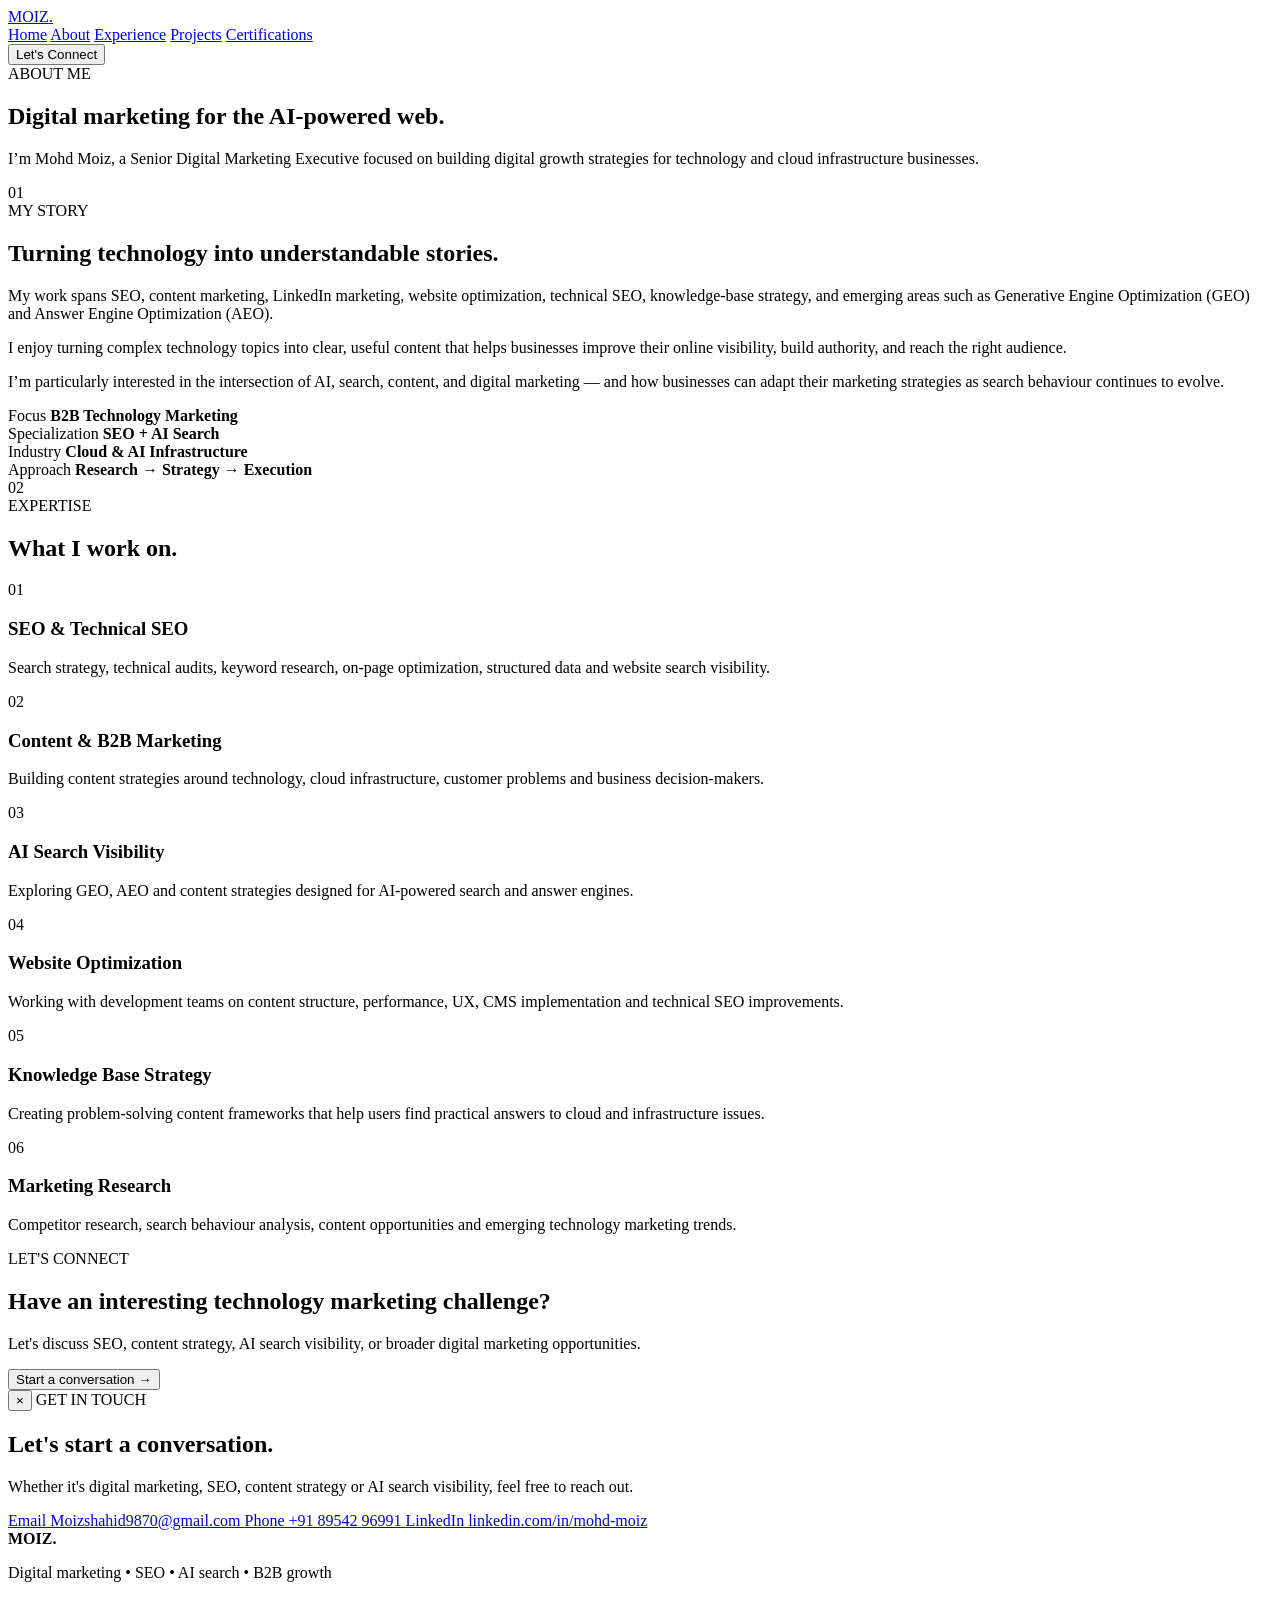
==== about/index.html @ 2c3b595c "Create index.html" ====
<!DOCTYPE html>
<html lang="en">
<head>
    <meta charset="UTF-8">
    <meta name="viewport" content="width=device-width, initial-scale=1.0">

    <title>About | Mohd Moiz</title>
    <meta name="description" content="About Mohd Moiz, Senior Digital Marketing Executive focused on SEO, content marketing, AI search visibility and B2B technology marketing.">

    <link rel="stylesheet" href="css/style.css">
</head>

<body>

<header class="navbar">

    <div class="nav-container">

        <a href="index.html" class="logo">
            MOIZ<span>.</span>
        </a>

        <nav>

            <a href="index.html">Home</a>

            <a href="about.html">About</a>

            <a href="experience.html">Experience</a>

            <a href="projects.html">Projects</a>

            <a href="certifications.html">Certifications</a>

        </nav>

        <button class="contact-btn" onclick="openContact()">
            Let's Connect
        </button>

    </div>

</header>


<main>

<section class="page-hero">

    <div class="page-hero-content">

        <span class="eyebrow">ABOUT ME</span>

        <h1>
            Digital marketing for the
            <span>AI-powered web.</span>
        </h1>

        <p>
            I’m Mohd Moiz, a Senior Digital Marketing Executive focused on
            building digital growth strategies for technology and cloud
            infrastructure businesses.
        </p>

    </div>

</section>


<section class="content-section">

    <div class="section-heading">
        <span class="section-number">01</span>

        <div>
            <span class="eyebrow">MY STORY</span>
            <h2>Turning technology into understandable stories.</h2>
        </div>
    </div>


    <div class="about-grid">

        <div class="about-text">

            <p>
                My work spans SEO, content marketing, LinkedIn marketing,
                website optimization, technical SEO, knowledge-base strategy,
                and emerging areas such as Generative Engine Optimization
                (GEO) and Answer Engine Optimization (AEO).
            </p>

            <p>
                I enjoy turning complex technology topics into clear, useful
                content that helps businesses improve their online visibility,
                build authority, and reach the right audience.
            </p>

            <p>
                I’m particularly interested in the intersection of AI, search,
                content, and digital marketing — and how businesses can adapt
                their marketing strategies as search behaviour continues to
                evolve.
            </p>

        </div>


        <div class="about-highlights">

            <div class="highlight-card">
                <span>Focus</span>
                <strong>B2B Technology Marketing</strong>
            </div>

            <div class="highlight-card">
                <span>Specialization</span>
                <strong>SEO + AI Search</strong>
            </div>

            <div class="highlight-card">
                <span>Industry</span>
                <strong>Cloud & AI Infrastructure</strong>
            </div>

            <div class="highlight-card">
                <span>Approach</span>
                <strong>Research → Strategy → Execution</strong>
            </div>

        </div>

    </div>

</section>


<section class="content-section">

    <div class="section-heading">
        <span class="section-number">02</span>

        <div>
            <span class="eyebrow">EXPERTISE</span>
            <h2>What I work on.</h2>
        </div>
    </div>


    <div class="expertise-grid">

        <article class="expertise-card">
            <div class="card-icon">01</div>
            <h3>SEO & Technical SEO</h3>
            <p>
                Search strategy, technical audits, keyword research,
                on-page optimization, structured data and website
                search visibility.
            </p>
        </article>


        <article class="expertise-card">
            <div class="card-icon">02</div>
            <h3>Content & B2B Marketing</h3>
            <p>
                Building content strategies around technology,
                cloud infrastructure, customer problems and
                business decision-makers.
            </p>
        </article>


        <article class="expertise-card">
            <div class="card-icon">03</div>
            <h3>AI Search Visibility</h3>
            <p>
                Exploring GEO, AEO and content strategies designed
                for AI-powered search and answer engines.
            </p>
        </article>


        <article class="expertise-card">
            <div class="card-icon">04</div>
            <h3>Website Optimization</h3>
            <p>
                Working with development teams on content structure,
                performance, UX, CMS implementation and technical
                SEO improvements.
            </p>
        </article>


        <article class="expertise-card">
            <div class="card-icon">05</div>
            <h3>Knowledge Base Strategy</h3>
            <p>
                Creating problem-solving content frameworks that
                help users find practical answers to cloud and
                infrastructure issues.
            </p>
        </article>


        <article class="expertise-card">
            <div class="card-icon">06</div>
            <h3>Marketing Research</h3>
            <p>
                Competitor research, search behaviour analysis,
                content opportunities and emerging technology
                marketing trends.
            </p>
        </article>

    </div>

</section>


<section class="contact-cta">

    <div class="cta-content">

        <span class="eyebrow">
            LET'S CONNECT
        </span>

        <h2>
            Have an interesting
            <span>technology marketing</span>
            challenge?
        </h2>

        <p>
            Let's discuss SEO, content strategy, AI search visibility,
            or broader digital marketing opportunities.
        </p>

    </div>

    <button class="btn btn-primary" onclick="openContact()">
        Start a conversation →
    </button>

</section>
</main>


<!-- CONTACT MODAL -->

<div id="contactModal" class="contact-modal">

    <div class="contact-overlay" onclick="closeContact()"></div>

    <div class="contact-box">

        <button class="close-btn" onclick="closeContact()">×</button>

        <span class="eyebrow">GET IN TOUCH</span>

        <h2>Let's start a conversation.</h2>

        <p>
            Whether it's digital marketing, SEO, content strategy
            or AI search visibility, feel free to reach out.
        </p>

        <div class="contact-details">

            <a href="mailto:Moizshahid9870@gmail.com">
                <span>Email</span>
                Moizshahid9870@gmail.com
            </a>

            <a href="tel:8954296991">
                <span>Phone</span>
                +91 89542 96991
            </a>

            <a href="https://www.linkedin.com/in/mohd-moiz/" target="_blank">
                <span>LinkedIn</span>
                linkedin.com/in/mohd-moiz
            </a>

        </div>

    </div>

</div>


<!-- =========================
     FOOTER
========================= -->

<footer>

    <div class="footer-container">

        <div>
            <strong>
                MOIZ<span>.</span>
            </strong>

            <p>
                Digital marketing • SEO • AI search • B2B growth
            </p>
        </div>

        <p>
            © 2026 Mohd Moiz
        </p>

    </div>

</footer>


<script src="js/script.js"></script>

</body>
</html>
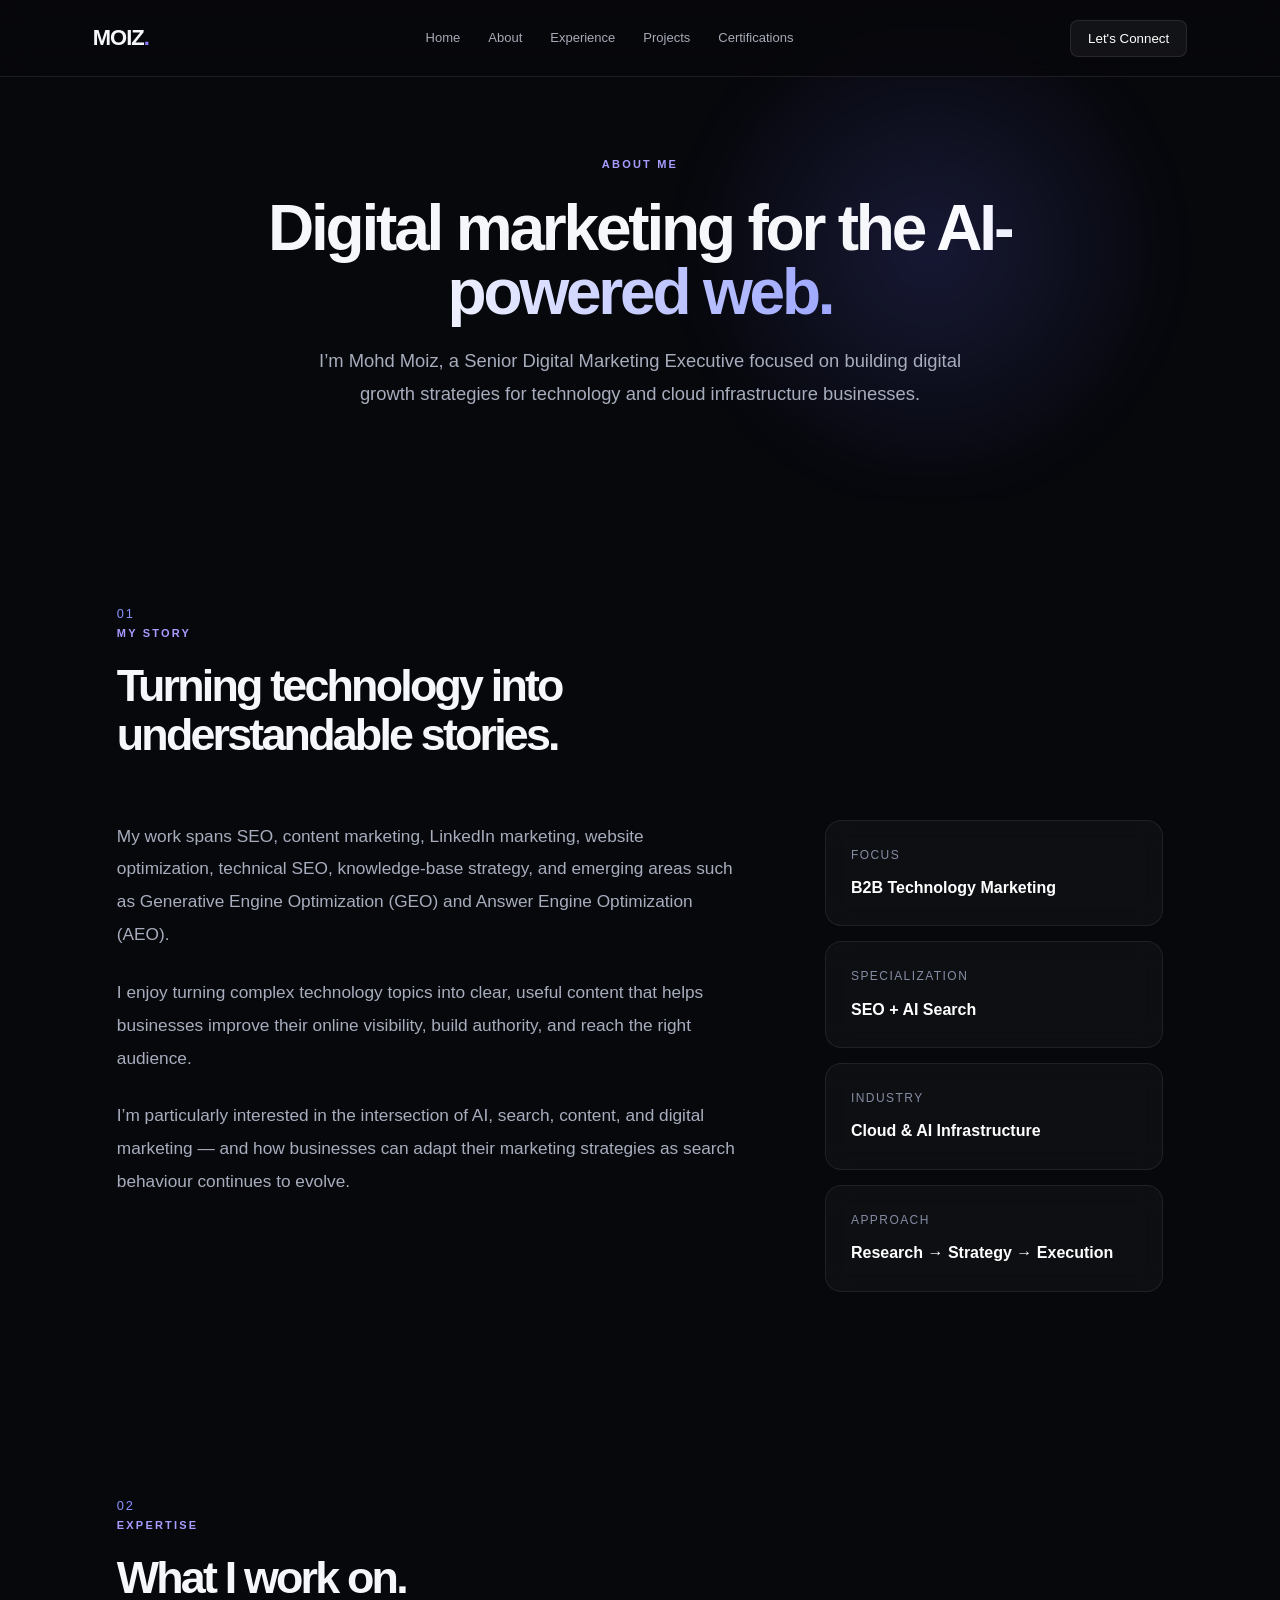
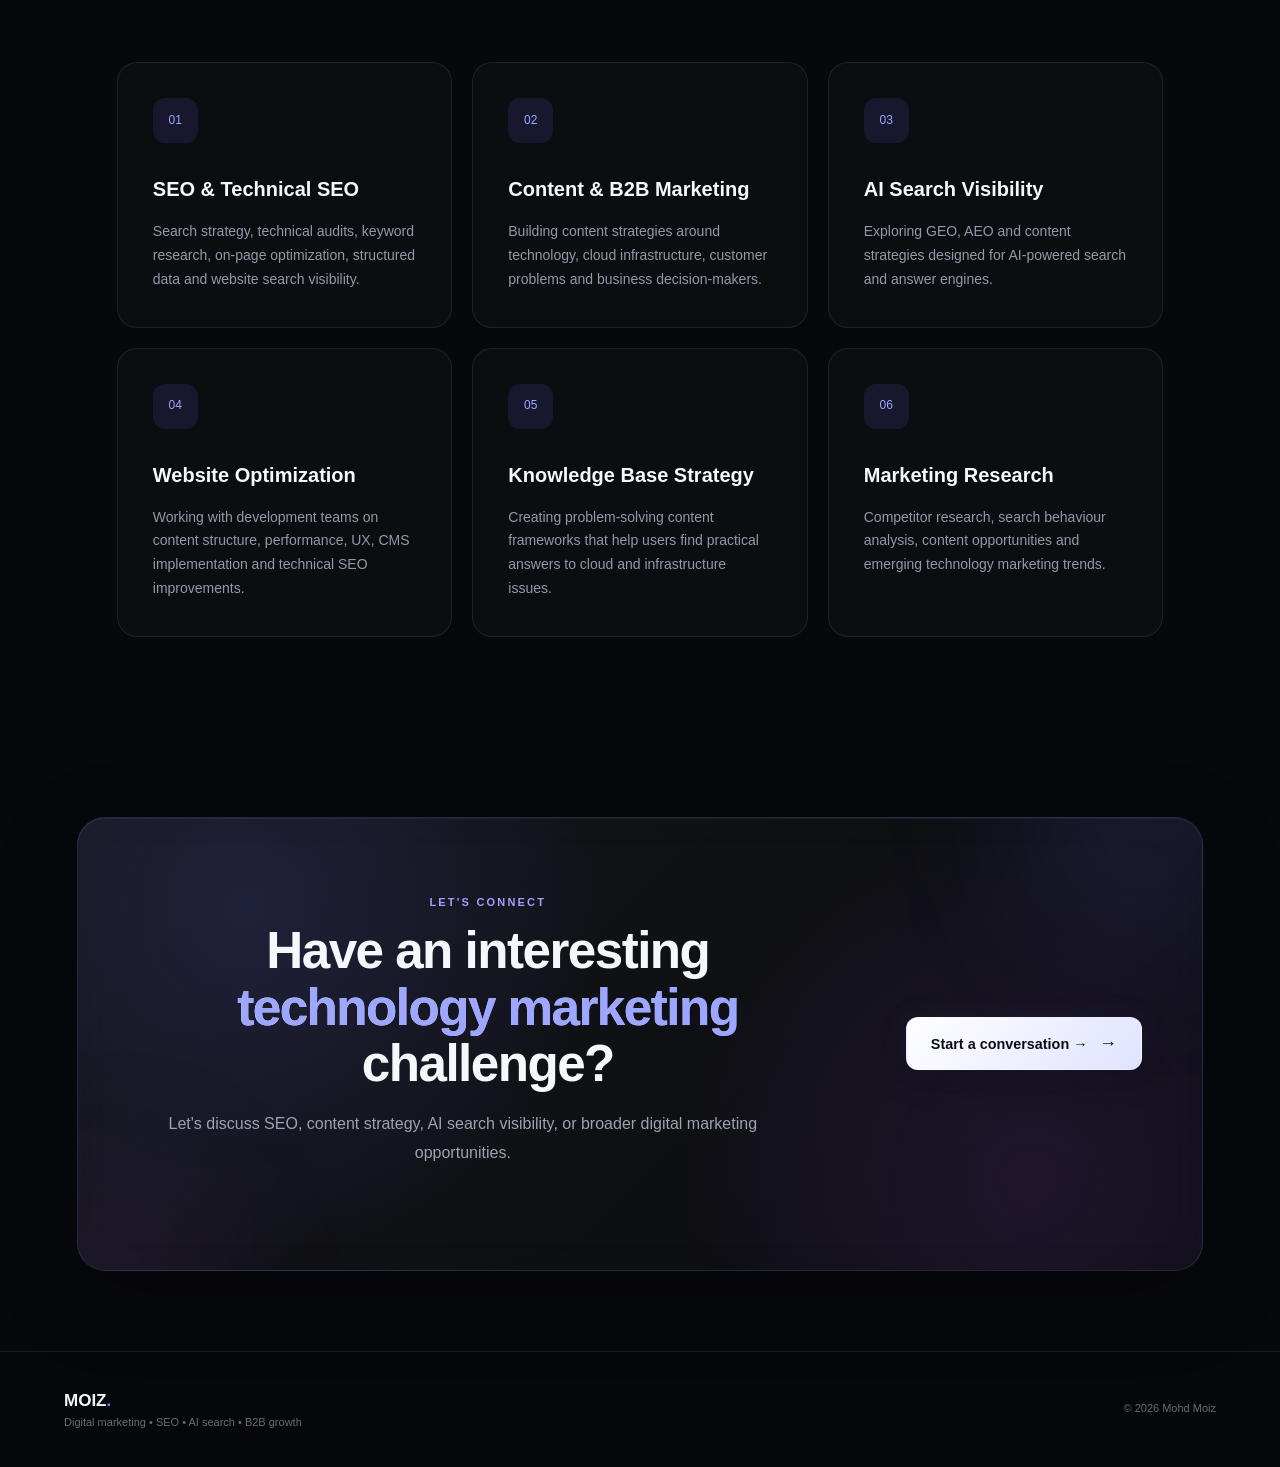
==== commit e4949892: "Update index.html" ====
--- a/about/index.html
+++ b/about/index.html
@@ -7,7 +7,7 @@
     <title>About | Mohd Moiz</title>
     <meta name="description" content="About Mohd Moiz, Senior Digital Marketing Executive focused on SEO, content marketing, AI search visibility and B2B technology marketing.">
 
-    <link rel="stylesheet" href="css/style.css">
+    <link rel="stylesheet" href="../css/style.css">
 </head>
 
 <body>
@@ -16,7 +16,7 @@
 
     <div class="nav-container">
 
-        <a href="index.html" class="logo">
+        <a href="../index.html" class="logo">
             MOIZ<span>.</span>
         </a>
 
--- a/css/style.css
+++ b/css/style.css
@@ -0,0 +1,6526 @@
+/* =========================================================
+   MOHD MOIZ PORTFOLIO
+   Premium AI-Inspired Design
+========================================================= */
+
+
+/* =========================================================
+   RESET
+========================================================= */
+
+* {
+    margin: 0;
+    padding: 0;
+    box-sizing: border-box;
+}
+
+:root {
+
+    --bg: #07080c;
+    --bg-soft: #0b0d12;
+    --card: rgba(255, 255, 255, 0.045);
+
+    --border: rgba(255, 255, 255, 0.09);
+
+    --text: #f5f7fb;
+    --muted: #9298a7;
+
+    --accent: #8b7cff;
+    --accent-light: #a79cff;
+
+    --max-width: 1180px;
+
+}
+
+html {
+    scroll-behavior: smooth;
+}
+
+body {
+
+    font-family:
+        Inter,
+        -apple-system,
+        BlinkMacSystemFont,
+        "Segoe UI",
+        sans-serif;
+
+    background: var(--bg);
+
+    color: var(--text);
+
+    line-height: 1.6;
+
+    overflow-x: hidden;
+
+}
+
+a {
+    color: inherit;
+    text-decoration: none;
+}
+
+button {
+    font-family: inherit;
+}
+
+
+/* =========================================================
+   NAVIGATION
+========================================================= */
+
+.navbar {
+
+    position: fixed;
+
+    top: 0;
+    left: 0;
+
+    width: 100%;
+
+    z-index: 1000;
+
+    background: rgba(7, 8, 12, 0.72);
+
+    backdrop-filter: blur(18px);
+
+    border-bottom: 1px solid var(--border);
+
+}
+
+.nav-container {
+
+    width: 90%;
+
+    max-width: var(--max-width);
+
+    height: 76px;
+
+    margin: auto;
+
+    display: flex;
+
+    align-items: center;
+
+    justify-content: space-between;
+
+}
+
+.logo {
+
+    font-size: 22px;
+
+    font-weight: 800;
+
+    letter-spacing: -1px;
+
+}
+
+.logo span,
+footer strong span {
+
+    color: var(--accent);
+
+}
+
+nav {
+
+    display: flex;
+
+    align-items: center;
+
+    gap: 28px;
+
+}
+
+nav a {
+
+    color: #a7abb7;
+
+    font-size: 13px;
+
+    transition: 0.25s ease;
+
+}
+
+nav a:hover {
+
+    color: white;
+
+}
+
+.contact-btn {
+
+    border: 1px solid var(--border);
+
+    background: rgba(255,255,255,0.05);
+
+    color: white;
+
+    padding: 10px 17px;
+
+    border-radius: 8px;
+
+    cursor: pointer;
+
+    transition: 0.25s ease;
+
+}
+
+.contact-btn:hover {
+
+    background: white;
+
+    color: black;
+
+}
+
+
+/* =========================================================
+   HERO
+========================================================= */
+
+.hero {
+
+    min-height: 100vh;
+
+    position: relative;
+
+    display: flex;
+
+    align-items: center;
+
+    padding-top: 76px;
+
+    overflow: hidden;
+
+}
+
+
+/* Background grid */
+
+.grid-background {
+
+    position: absolute;
+
+    inset: 0;
+
+    background-image:
+
+        linear-gradient(
+            rgba(255,255,255,0.035) 1px,
+            transparent 1px
+        ),
+
+        linear-gradient(
+            90deg,
+            rgba(255,255,255,0.035) 1px,
+            transparent 1px
+        );
+
+    background-size: 70px 70px;
+
+    mask-image:
+        linear-gradient(
+            to bottom,
+            black,
+            transparent 85%
+        );
+
+}
+
+
+/* Glowing backgrounds */
+
+.glow {
+
+    position: absolute;
+
+    border-radius: 50%;
+
+    filter: blur(100px);
+
+    pointer-events: none;
+
+}
+
+.glow-one {
+
+    width: 450px;
+    height: 450px;
+
+    background: rgba(91, 72, 255, 0.18);
+
+    top: 5%;
+    right: 5%;
+
+}
+
+.glow-two {
+
+    width: 350px;
+    height: 350px;
+
+    background: rgba(0, 166, 255, 0.08);
+
+    bottom: 5%;
+    left: 5%;
+
+}
+
+.hero-container {
+
+    width: 90%;
+
+    max-width: var(--max-width);
+
+    margin: auto;
+
+    display: grid;
+
+    grid-template-columns: 1.1fr 0.9fr;
+
+    align-items: center;
+
+    gap: 70px;
+
+    position: relative;
+
+    z-index: 2;
+
+}
+
+
+/* Hero content */
+
+.status {
+
+    display: inline-flex;
+
+    align-items: center;
+
+    gap: 9px;
+
+    padding: 7px 12px;
+
+    border: 1px solid var(--border);
+
+    border-radius: 100px;
+
+    background: rgba(255,255,255,0.035);
+
+    color: #b5bac6;
+
+    font-size: 12px;
+
+    margin-bottom: 25px;
+
+}
+
+.status-dot {
+
+    width: 7px;
+    height: 7px;
+
+    border-radius: 50%;
+
+    background: #7dff9e;
+
+    box-shadow: 0 0 12px rgba(125,255,158,0.8);
+
+}
+
+.eyebrow {
+
+    color: var(--accent-light);
+
+    font-size: 11px;
+
+    font-weight: 700;
+
+    letter-spacing: 2.2px;
+
+    margin-bottom: 15px;
+
+}
+
+.hero h1 {
+
+    font-size: clamp(52px, 6.5vw, 88px);
+
+    line-height: 0.98;
+
+    letter-spacing: -5px;
+
+    max-width: 800px;
+
+    margin-bottom: 28px;
+
+}
+
+.hero h1 span,
+.section-heading h2 span,
+.section-top h2 span,
+.lab-content h2 span,
+.contact-cta h2 span {
+
+    background: linear-gradient(
+        100deg,
+        #ffffff,
+        #8d80ff
+    );
+
+    -webkit-background-clip: text;
+
+    background-clip: text;
+
+    color: transparent;
+
+}
+
+.hero-description {
+
+    color: var(--muted);
+
+    font-size: 17px;
+
+    max-width: 650px;
+
+    line-height: 1.8;
+
+    margin-bottom: 32px;
+
+}
+
+.hero-actions {
+
+    display: flex;
+
+    gap: 12px;
+
+    flex-wrap: wrap;
+
+}
+
+.btn {
+
+    display: inline-flex;
+
+    align-items: center;
+
+    justify-content: center;
+
+    gap: 10px;
+
+    padding: 13px 20px;
+
+    border-radius: 9px;
+
+    font-size: 13px;
+
+    font-weight: 650;
+
+    cursor: pointer;
+
+    transition: 0.3s ease;
+
+}
+
+.btn-primary {
+
+    background: white;
+
+    color: #08090c;
+
+}
+
+.btn-primary:hover {
+
+    transform: translateY(-3px);
+
+    box-shadow:
+        0 15px 40px rgba(255,255,255,0.12);
+
+}
+
+.btn-outline {
+
+    background: rgba(255,255,255,0.03);
+
+    border: 1px solid var(--border);
+
+    color: white;
+
+}
+
+.btn-outline:hover {
+
+    border-color: rgba(255,255,255,0.3);
+
+    transform: translateY(-3px);
+
+}
+
+.hero-social {
+
+    display: flex;
+
+    align-items: center;
+
+    gap: 12px;
+
+    margin-top: 28px;
+
+    color: #777d8a;
+
+    font-size: 12px;
+
+}
+
+.hero-social a {
+
+    color: #c0c4ce;
+
+}
+
+.hero-social a:hover {
+
+    color: white;
+
+}
+
+
+/* =========================================================
+   HERO VISUAL
+========================================================= */
+
+.hero-visual {
+
+    height: 540px;
+
+    position: relative;
+
+    display: flex;
+
+    align-items: center;
+
+    justify-content: center;
+
+}
+
+
+/* Circular orbits */
+
+.visual-orbit {
+
+    position: absolute;
+
+    border: 1px solid rgba(139,124,255,0.16);
+
+    border-radius: 50%;
+
+}
+
+.orbit-one {
+
+    width: 470px;
+    height: 470px;
+
+    animation: rotate 25s linear infinite;
+
+}
+
+.orbit-two {
+
+    width: 350px;
+    height: 350px;
+
+    border-style: dashed;
+
+    animation: rotateReverse 18s linear infinite;
+
+}
+
+@keyframes rotate {
+
+    from {
+        transform: rotate(0deg);
+    }
+
+    to {
+        transform: rotate(360deg);
+    }
+
+}
+
+@keyframes rotateReverse {
+
+    from {
+        transform: rotate(360deg);
+    }
+
+    to {
+        transform: rotate(0deg);
+    }
+
+}
+
+
+/* Profile placeholder */
+
+.profile-placeholder {
+
+    width: 270px;
+    height: 340px;
+
+    border-radius: 22px;
+
+    background:
+        linear-gradient(
+            145deg,
+            rgba(255,255,255,0.09),
+            rgba(255,255,255,0.025)
+        );
+
+    border: 1px solid rgba(255,255,255,0.12);
+
+    display: flex;
+
+    align-items: center;
+
+    justify-content: center;
+
+    position: relative;
+
+    z-index: 3;
+
+    box-shadow:
+        0 30px 100px rgba(0,0,0,0.5);
+
+    overflow: hidden;
+
+}
+
+.profile-placeholder::before {
+
+    content: "";
+
+    position: absolute;
+
+    width: 200px;
+    height: 200px;
+
+    background: rgba(126,108,255,0.2);
+
+    filter: blur(70px);
+
+}
+
+.profile-inner {
+
+    text-align: center;
+
+    position: relative;
+
+    z-index: 2;
+
+}
+
+.profile-initials {
+
+    width: 105px;
+    height: 105px;
+
+    margin: auto auto 20px;
+
+    border-radius: 50%;
+
+    display: flex;
+
+    align-items: center;
+
+    justify-content: center;
+
+    background:
+        linear-gradient(
+            135deg,
+            #272338,
+            #11121a
+        );
+
+    border: 1px solid rgba(255,255,255,0.13);
+
+    font-size: 28px;
+
+    font-weight: 800;
+
+    color: #b3aaff;
+
+}
+
+.profile-inner p {
+
+    font-weight: 750;
+
+    letter-spacing: 2px;
+
+    font-size: 13px;
+
+}
+
+.profile-inner span {
+
+    color: #777c88;
+
+    font-size: 9px;
+
+    letter-spacing: 2px;
+
+}
+
+
+/* Floating cards */
+
+.floating-card {
+
+    position: absolute;
+
+    padding: 13px 16px;
+
+    background: rgba(15,17,23,0.78);
+
+    backdrop-filter: blur(14px);
+
+    border: 1px solid var(--border);
+
+    border-radius: 10px;
+
+    box-shadow:
+        0 20px 50px rgba(0,0,0,0.3);
+
+    z-index: 5;
+
+}
+
+.floating-card small {
+
+    display: block;
+
+    color: #6f7481;
+
+    font-size: 8px;
+
+    letter-spacing: 1.5px;
+
+    margin-bottom: 3px;
+
+}
+
+.floating-card strong {
+
+    font-size: 13px;
+
+}
+
+.card-seo {
+
+    top: 70px;
+
+    left: 20px;
+
+    animation: float 5s ease-in-out infinite;
+
+}
+
+.card-ai {
+
+    top: 210px;
+
+    right: 0;
+
+    animation: float 6s ease-in-out infinite 1s;
+
+}
+
+.card-b2b {
+
+    bottom: 80px;
+
+    left: 40px;
+
+    animation: float 5.5s ease-in-out infinite 0.5s;
+
+}
+
+@keyframes float {
+
+    0%, 100% {
+        transform: translateY(0);
+    }
+
+    50% {
+        transform: translateY(-12px);
+    }
+
+}
+
+
+/* =========================================================
+   COMMON SECTION
+========================================================= */
+
+.section {
+
+    padding: 120px 0;
+
+}
+
+.container {
+
+    width: 90%;
+
+    max-width: var(--max-width);
+
+    margin: auto;
+
+}
+
+.section-heading {
+
+    max-width: 750px;
+
+    margin-bottom: 55px;
+
+}
+
+.section-heading h2,
+.section-top h2,
+.lab-content h2,
+.contact-cta h2 {
+
+    font-size: clamp(35px, 4.5vw, 58px);
+
+    line-height: 1.05;
+
+    letter-spacing: -2.8px;
+
+}
+
+
+/* =========================================================
+   EXPERTISE
+========================================================= */
+
+.expertise {
+
+    background: #090b10;
+
+}
+
+.expertise-grid {
+
+    display: grid;
+
+    grid-template-columns:
+        repeat(3, 1fr);
+
+    gap: 18px;
+
+}
+
+.expertise-card {
+
+    padding: 32px;
+
+    border: 1px solid var(--border);
+
+    background: var(--card);
+
+    border-radius: 16px;
+
+    transition: 0.35s ease;
+
+}
+
+.expertise-card:hover {
+
+    transform: translateY(-7px);
+
+    border-color:
+        rgba(139,124,255,0.4);
+
+    background:
+        rgba(139,124,255,0.045);
+
+}
+
+.card-number {
+
+    color: #6e7280;
+
+    font-size: 11px;
+
+    display: block;
+
+    margin-bottom: 45px;
+
+}
+
+.expertise-card h3 {
+
+    font-size: 21px;
+
+    margin-bottom: 12px;
+
+}
+
+.expertise-card p {
+
+    color: var(--muted);
+
+    font-size: 14px;
+
+    line-height: 1.75;
+
+}
+
+.tag-list {
+
+    display: flex;
+
+    gap: 7px;
+
+    flex-wrap: wrap;
+
+    margin-top: 25px;
+
+}
+
+.tag-list span {
+
+    border: 1px solid var(--border);
+
+    padding: 5px 8px;
+
+    border-radius: 5px;
+
+    color: #858b98;
+
+    font-size: 9px;
+
+}
+
+
+/* =========================================================
+   PROJECTS
+========================================================= */
+
+.section-top {
+
+    display: flex;
+
+    align-items: flex-end;
+
+    justify-content: space-between;
+
+    gap: 30px;
+
+    margin-bottom: 55px;
+
+}
+
+.view-all {
+
+    color: #a49aff;
+
+    font-size: 12px;
+
+    white-space: nowrap;
+
+}
+
+.project-list {
+
+    border-top: 1px solid var(--border);
+
+}
+
+.project-item {
+
+    display: grid;
+
+    grid-template-columns: 80px 1fr 50px;
+
+    align-items: center;
+
+    gap: 30px;
+
+    padding: 35px 15px;
+
+    border-bottom: 1px solid var(--border);
+
+    transition: 0.3s ease;
+
+}
+
+.project-item:hover {
+
+    background: rgba(255,255,255,0.025);
+
+    padding-left: 25px;
+
+}
+
+.project-index {
+
+    color: #626875;
+
+    font-size: 12px;
+
+}
+
+.project-info p {
+
+    color: #8278f5;
+
+    font-size: 9px;
+
+    letter-spacing: 1.5px;
+
+    margin-bottom: 9px;
+
+}
+
+.project-info h3 {
+
+    font-size: 23px;
+
+    margin-bottom: 8px;
+
+}
+
+.project-info span {
+
+    color: #777d8a;
+
+    font-size: 13px;
+
+}
+
+.project-arrow {
+
+    width: 38px;
+    height: 38px;
+
+    border: 1px solid var(--border);
+
+    border-radius: 50%;
+
+    display: flex;
+
+    align-items: center;
+
+    justify-content: center;
+
+    transition: 0.3s ease;
+
+}
+
+.project-item:hover .project-arrow {
+
+    background: white;
+
+    color: black;
+
+    transform: rotate(45deg);
+
+}
+
+
+/* =========================================================
+   EXPERIENCE
+========================================================= */
+
+.experience-preview {
+
+    background: #090b10;
+
+}
+
+.experience-card {
+
+    display: grid;
+
+    grid-template-columns: 180px 1fr;
+
+    gap: 50px;
+
+    padding: 38px 0;
+
+    border-top: 1px solid var(--border);
+
+}
+
+.experience-date {
+
+    color: #777c88;
+
+    font-size: 12px;
+
+}
+
+.experience-company {
+
+    color: #9b91ff;
+
+    font-size: 11px;
+
+    letter-spacing: 1px;
+
+    margin-bottom: 5px;
+
+}
+
+.experience-card h3 {
+
+    font-size: 25px;
+
+    margin-bottom: 12px;
+
+}
+
+.experience-description {
+
+    color: var(--muted);
+
+    font-size: 14px;
+
+    max-width: 700px;
+
+}
+
+.center-button {
+
+    text-align: center;
+
+    margin-top: 30px;
+
+}
+
+
+/* =========================================================
+   CERTIFICATIONS
+========================================================= */
+
+.certification-grid {
+
+    display: grid;
+
+    grid-template-columns:
+        repeat(3, 1fr);
+
+    gap: 15px;
+
+}
+
+.certification-card {
+
+    padding: 28px;
+
+    min-height: 190px;
+
+    border: 1px solid var(--border);
+
+    border-radius: 14px;
+
+    background: var(--card);
+
+    transition: 0.3s ease;
+
+}
+
+.certification-card:hover {
+
+    transform: translateY(-5px);
+
+    border-color:
+        rgba(139,124,255,0.35);
+
+}
+
+.certification-card span {
+
+    color: #7d75d8;
+
+    font-size: 9px;
+
+    letter-spacing: 1.5px;
+
+}
+
+.certification-card h3 {
+
+    font-size: 20px;
+
+    margin: 35px 0 7px;
+
+}
+
+.certification-card p {
+
+    color: #777d88;
+
+    font-size: 12px;
+
+}
+
+
+/* =========================================================
+   MARKETING LAB
+========================================================= */
+
+.lab-preview {
+
+    background: #090b10;
+
+}
+
+.lab-content {
+
+    display: grid;
+
+    grid-template-columns: 1fr 1fr;
+
+    gap: 80px;
+
+    align-items: center;
+
+}
+
+.lab-content > div:first-child > p:not(.eyebrow) {
+
+    color: var(--muted);
+
+    max-width: 520px;
+
+    margin: 25px 0 30px;
+
+    font-size: 15px;
+
+}
+
+.lab-grid {
+
+    display: grid;
+
+    grid-template-columns:
+        repeat(2, 1fr);
+
+    gap: 10px;
+
+}
+
+.lab-grid span {
+
+    padding: 17px;
+
+    border: 1px solid var(--border);
+
+    border-radius: 9px;
+
+    color: #a2a6b2;
+
+    background: rgba(255,255,255,0.025);
+
+    font-size: 12px;
+
+}
+
+
+/* =========================================================
+   CONTACT CTA
+========================================================= */
+
+.contact-cta {
+
+    text-align: center;
+
+    padding: 150px 0;
+
+    position: relative;
+
+    overflow: hidden;
+
+    background:
+
+        radial-gradient(
+            circle at center,
+            rgba(99,79,255,0.14),
+            transparent 45%
+        );
+
+}
+
+.contact-cta h2 {
+
+    max-width: 750px;
+
+    margin: 0 auto 35px;
+
+}
+
+
+/* =========================================================
+   CONTACT MODAL
+========================================================= */
+
+.contact-modal {
+
+    position: fixed;
+
+    inset: 0;
+
+    z-index: 5000;
+
+    display: none;
+
+    align-items: center;
+
+    justify-content: center;
+
+}
+
+.contact-modal.active {
+
+    display: flex;
+
+}
+
+.modal-overlay {
+
+    position: absolute;
+
+    inset: 0;
+
+    background: rgba(0,0,0,0.75);
+
+    backdrop-filter: blur(8px);
+
+}
+
+.modal-content {
+
+    position: relative;
+
+    z-index: 2;
+
+    width: 90%;
+
+    max-width: 520px;
+
+    padding: 45px;
+
+    border: 1px solid var(--border);
+
+    border-radius: 20px;
+
+    background: #101219;
+
+    box-shadow:
+        0 40px 100px rgba(0,0,0,0.6);
+
+    animation: modalIn 0.3s ease;
+
+}
+
+@keyframes modalIn {
+
+    from {
+
+        opacity: 0;
+
+        transform: translateY(20px) scale(0.98);
+
+    }
+
+    to {
+
+        opacity: 1;
+
+        transform: translateY(0) scale(1);
+
+    }
+
+}
+
+.modal-close {
+
+    position: absolute;
+
+    top: 18px;
+    right: 20px;
+
+    width: 32px;
+    height: 32px;
+
+    border: 1px solid var(--border);
+
+    border-radius: 50%;
+
+    background: transparent;
+
+    color: white;
+
+    font-size: 20px;
+
+    cursor: pointer;
+
+}
+
+.modal-content h2 {
+
+    font-size: 42px;
+
+    letter-spacing: -2px;
+
+    margin-bottom: 15px;
+
+}
+
+.modal-content > p:not(.eyebrow) {
+
+    color: var(--muted);
+
+    font-size: 14px;
+
+    margin-bottom: 28px;
+
+}
+
+.contact-links {
+
+    display: flex;
+
+    flex-direction: column;
+
+    gap: 9px;
+
+}
+
+.contact-links a {
+
+    padding: 16px;
+
+    border: 1px solid var(--border);
+
+    border-radius: 9px;
+
+    background: rgba(255,255,255,0.025);
+
+    transition: 0.25s ease;
+
+}
+
+.contact-links a:hover {
+
+    border-color:
+        rgba(139,124,255,0.45);
+
+}
+
+.contact-links span {
+
+    display: block;
+
+    color: #6f7480;
+
+    font-size: 9px;
+
+    letter-spacing: 1px;
+
+    margin-bottom: 3px;
+
+}
+
+.contact-links strong {
+
+    font-size: 13px;
+
+}
+
+
+/* =========================================================
+   FOOTER
+========================================================= */
+
+footer {
+
+    border-top: 1px solid var(--border);
+
+    padding: 35px 0;
+
+    background: #06070a;
+
+}
+
+.footer-container {
+
+    width: 90%;
+
+    max-width: var(--max-width);
+
+    margin: auto;
+
+    display: flex;
+
+    justify-content: space-between;
+
+    align-items: center;
+
+    gap: 20px;
+
+}
+
+footer strong {
+
+    font-size: 17px;
+
+}
+
+footer p {
+
+    color: #666b76;
+
+    font-size: 11px;
+
+}
+
+
+/* =========================================================
+   RESPONSIVE
+========================================================= */
+
+@media (max-width: 950px) {
+
+    nav {
+
+        display: none;
+
+    }
+
+    .hero-container {
+
+        grid-template-columns: 1fr;
+
+        gap: 30px;
+
+        padding: 80px 0;
+
+    }
+
+    .hero-content {
+
+        text-align: center;
+
+    }
+
+    .hero-description {
+
+        margin-left: auto;
+        margin-right: auto;
+
+    }
+
+    .hero-actions,
+    .hero-social {
+
+        justify-content: center;
+
+    }
+
+    .hero-visual {
+
+        height: 480px;
+
+    }
+
+    .expertise-grid,
+    .certification-grid {
+
+        grid-template-columns: 1fr 1fr;
+
+    }
+
+    .lab-content {
+
+        grid-template-columns: 1fr;
+
+    }
+
+}
+
+
+@media (max-width: 650px) {
+
+    .section {
+
+        padding: 85px 0;
+
+    }
+
+    .hero h1 {
+
+        font-size: 52px;
+
+        letter-spacing: -3px;
+
+    }
+
+    .hero-visual {
+
+        height: 400px;
+
+    }
+
+    .orbit-one {
+
+        width: 330px;
+        height: 330px;
+
+    }
+
+    .orbit-two {
+
+        width: 250px;
+        height: 250px;
+
+    }
+
+    .profile-placeholder {
+
+        width: 210px;
+        height: 270px;
+
+    }
+
+    .floating-card {
+
+    }
+
+    .card-seo {
+
+        left: 0;
+
+    }
+
+    .card-ai {
+
+        right: -5px;
+
+    }
+
+    .expertise-grid,
+    .certification-grid {
+
+        grid-template-columns: 1fr;
+
+    }
+
+    .section-top {
+
+        align-items: flex-start;
+
+        flex-direction: column;
+
+    }
+
+    .project-item {
+
+        grid-template-columns: 40px 1fr 35px;
+
+        gap: 10px;
+
+    }
+
+    .project-info h3 {
+
+        font-size: 18px;
+
+    }
+
+    .project-info span {
+
+        font-size: 11px;
+
+    }
+
+    .experience-card {
+
+        grid-template-columns: 1fr;
+
+        gap: 12px;
+
+    }
+
+    .lab-grid {
+
+        grid-template-columns: 1fr;
+
+    }
+
+    .modal-content {
+
+        padding: 35px 25px;
+
+    }
+
+    .modal-content h2 {
+
+        font-size: 35px;
+
+    }
+
+    .footer-container {
+
+        flex-direction: column;
+
+        text-align: center;
+
+    }
+
+}
+/* =========================================================
+   SCROLL REVEAL
+========================================================= */
+
+.reveal {
+
+    opacity: 0;
+
+    transform: translateY(25px);
+
+    transition:
+        opacity 0.7s ease,
+        transform 0.7s ease;
+
+}
+
+.reveal.visible {
+
+    opacity: 1;
+
+    transform: translateY(0);
+
+}
+/* =========================
+   INNER PAGE STYLES
+========================= */
+
+.page-hero {
+    min-height: 55vh;
+    display: flex;
+    flex-direction: column;
+    align-items: center;
+    justify-content: center;
+    text-align: center;
+    padding: 150px 8% 90px;
+    position: relative;
+    overflow: hidden;
+}
+
+.page-hero::before {
+    content: "";
+    position: absolute;
+    width: 500px;
+    height: 500px;
+    background: radial-gradient(circle, rgba(99, 102, 241, 0.18), transparent 70%);
+    top: 0;
+    right: 5%;
+    filter: blur(20px);
+}
+
+.page-hero-content {
+    width: 100%;
+    max-width: 850px;
+    position: relative;
+    z-index: 2;
+    text-align: center;
+}
+
+.page-hero h1 {
+    font-size: clamp(3rem, 6vw, 6rem);
+    line-height: 1;
+    letter-spacing: -0.05em;
+    margin: 20px 0;
+}
+
+.page-hero h1 span {
+    background: linear-gradient(90deg, #ffffff, #9da7ff);
+    -webkit-background-clip: text;
+    -webkit-text-fill-color: transparent;
+}
+
+.page-hero p {
+    max-width: 700px;
+    margin-left: auto;
+    margin-right: auto;
+    color: #a7adbd;
+    font-size: 1.15rem;
+    line-height: 1.8;
+    text-align: center;
+}
+
+
+/* CONTENT */
+
+.content-section {
+    max-width: 1200px;
+    margin: 0 auto;
+    padding: 100px 6%;
+}
+
+.section-heading {
+    display: block;
+    width: 100%;
+    max-width: 750px;
+    margin-bottom: 60px;
+}
+
+.section-heading .eyebrow {
+    display: block;
+    width: 100%;
+    margin-bottom: 18px;
+}
+
+.section-heading h2 {
+    display: block;
+    width: 100%;
+    max-width: 750px;
+    margin: 0;
+}
+
+.section-heading > p:not(.eyebrow) {
+    display: block;
+    width: 100%;
+    max-width: 650px;
+    margin: 22px 0 0;
+    color: var(--muted);
+    line-height: 1.8;
+}
+
+.section-number {
+    font-size: 0.8rem;
+    color: #8b92ff;
+    letter-spacing: 0.15em;
+    padding-top: 8px;
+}
+
+.section-heading h2 {
+    max-width: 700px;
+    font-size: clamp(2rem, 4vw, 3.5rem);
+    line-height: 1.1;
+    margin-top: 15px;
+}
+
+
+/* ABOUT GRID */
+
+.about-grid {
+    display: grid;
+    grid-template-columns: 1.3fr 0.7fr;
+    gap: 80px;
+    align-items: start;
+}
+
+.about-text p {
+    color: #a7adbd;
+    font-size: 1.08rem;
+    line-height: 1.9;
+    margin-bottom: 25px;
+}
+
+.about-highlights {
+    display: grid;
+    gap: 15px;
+}
+
+.highlight-card {
+    padding: 25px;
+    border: 1px solid rgba(255,255,255,0.08);
+    background: rgba(255,255,255,0.03);
+    border-radius: 16px;
+    backdrop-filter: blur(12px);
+}
+
+.highlight-card span {
+    display: block;
+    color: #858da3;
+    font-size: 0.75rem;
+    text-transform: uppercase;
+    letter-spacing: 0.12em;
+    margin-bottom: 10px;
+}
+
+.highlight-card strong {
+    color: #ffffff;
+    font-size: 1rem;
+}
+
+
+/* EXPERTISE */
+
+.expertise-grid {
+    display: grid;
+    grid-template-columns: repeat(3, 1fr);
+    gap: 20px;
+}
+
+.expertise-card {
+    padding: 35px;
+    min-height: 250px;
+    border: 1px solid rgba(255,255,255,0.08);
+    background: rgba(255,255,255,0.025);
+    border-radius: 20px;
+    transition: transform 0.3s ease, border-color 0.3s ease;
+}
+
+.expertise-card:hover {
+    transform: translateY(-6px);
+    border-color: rgba(139, 146, 255, 0.4);
+}
+
+.expertise-card .card-icon {
+    width: 45px;
+    height: 45px;
+    display: flex;
+    align-items: center;
+    justify-content: center;
+    border-radius: 12px;
+    background: rgba(99,102,241,0.12);
+    color: #9da7ff;
+    font-size: 0.75rem;
+    margin-bottom: 30px;
+}
+
+.expertise-card h3 {
+    font-size: 1.25rem;
+    margin-bottom: 15px;
+}
+
+.expertise-card p {
+    color: #9299aa;
+    line-height: 1.7;
+}
+
+
+/* CONTACT CTA */
+
+.contact-cta {
+    max-width: 1200px;
+    margin: 80px auto;
+    padding: 70px 6%;
+    border: 1px solid rgba(255,255,255,0.08);
+    border-radius: 28px;
+    background:
+        radial-gradient(circle at 80% 20%, rgba(99,102,241,0.14), transparent 35%),
+        rgba(255,255,255,0.025);
+    display: flex;
+    align-items: center;
+    justify-content: space-between;
+    gap: 40px;
+}
+
+.contact-cta h2 {
+    max-width: 650px;
+    font-size: clamp(2rem, 4vw, 4rem);
+    line-height: 1.05;
+    margin-top: 15px;
+}
+
+.contact-cta h2 span {
+    color: #9da7ff;
+}
+
+
+/* MOBILE */
+
+@media (max-width: 900px) {
+
+    .about-grid {
+        grid-template-columns: 1fr;
+        gap: 40px;
+    }
+
+    .expertise-grid {
+        grid-template-columns: repeat(2, 1fr);
+    }
+
+    .contact-cta {
+        flex-direction: column;
+        align-items: flex-start;
+    }
+}
+
+
+@media (max-width: 600px) {
+
+    .page-hero {
+        padding: 130px 6% 70px;
+        min-height: 50vh;
+    }
+
+    .page-hero h1 {
+        font-size: 3rem;
+    }
+
+    .content-section {
+        padding: 70px 6%;
+    }
+
+    .section-heading {
+        gap: 15px;
+    }
+
+    .expertise-grid {
+        grid-template-columns: 1fr;
+    }
+
+    .contact-cta {
+        margin: 50px 6%;
+        padding: 45px 25px;
+    }
+
+}
+/* =========================
+   INNER PAGE WIDTH FIX
+========================= */
+
+html,
+body {
+    width: 100%;
+    max-width: 100%;
+    overflow-x: hidden;
+}
+
+.page-hero,
+.content-section,
+.contact-cta {
+    width: 100%;
+    max-width: 1200px;
+    margin-left: auto;
+    margin-right: auto;
+    box-sizing: border-box;
+}
+
+.page-hero {
+    padding-left: 6%;
+    padding-right: 6%;
+}
+
+.content-section {
+    padding-left: 6%;
+    padding-right: 6%;
+}
+
+.contact-cta {
+    width: calc(100% - 12%);
+    box-sizing: border-box;
+}
+
+
+/* Prevent oversized headings */
+
+.page-hero h1 {
+    max-width: 900px;
+    font-size: clamp(2.5rem, 5vw, 5rem);
+    overflow-wrap: break-word;
+}
+
+.section-heading h2 {
+    font-size: clamp(1.8rem, 3.5vw, 3.2rem);
+    overflow-wrap: break-word;
+}
+
+
+/* Better desktop spacing */
+
+.about-grid {
+    width: 100%;
+    box-sizing: border-box;
+}
+
+.expertise-grid {
+    width: 100%;
+    box-sizing: border-box;
+}
+
+
+/* Mobile */
+
+@media (max-width: 768px) {
+
+    .page-hero {
+        padding-left: 20px;
+        padding-right: 20px;
+    }
+
+    .content-section {
+        padding-left: 20px;
+        padding-right: 20px;
+    }
+
+    .contact-cta {
+        width: calc(100% - 40px);
+        margin-left: 20px;
+        margin-right: 20px;
+    }
+
+    .about-grid {
+        grid-template-columns: 1fr;
+    }
+
+    .expertise-grid {
+        grid-template-columns: 1fr;
+    }
+}
+/* CONTACT MODAL FIX */
+
+.contact-modal {
+    position: fixed;
+    inset: 0;
+    z-index: 9999;
+    display: none;
+    align-items: center;
+    justify-content: center;
+}
+
+.contact-modal.active {
+    display: flex;
+}
+
+.contact-overlay {
+    position: absolute;
+    inset: 0;
+    background: rgba(0, 0, 0, 0.75);
+    backdrop-filter: blur(10px);
+}
+
+.contact-box {
+    position: relative;
+    z-index: 2;
+    width: min(90%, 550px);
+    padding: 45px;
+    border: 1px solid rgba(255,255,255,0.1);
+    border-radius: 24px;
+    background: #11131a;
+    box-shadow: 0 25px 80px rgba(0,0,0,0.5);
+}
+
+.contact-box h2 {
+    font-size: 2.2rem;
+    margin: 15px 0;
+}
+
+.contact-box p {
+    color: #9da3b2;
+    line-height: 1.7;
+}
+
+.close-btn {
+    position: absolute;
+    top: 15px;
+    right: 18px;
+    border: 0;
+    background: transparent;
+    color: white;
+    font-size: 30px;
+    cursor: pointer;
+}
+
+.contact-details {
+    display: grid;
+    gap: 12px;
+    margin-top: 30px;
+}
+
+.contact-details a {
+    display: block;
+    padding: 16px;
+    border: 1px solid rgba(255,255,255,0.08);
+    border-radius: 12px;
+    color: white;
+    text-decoration: none;
+}
+
+.contact-details a:hover {
+    border-color: rgba(139,146,255,0.5);
+}
+
+.contact-details span {
+    display: block;
+    color: #858da3;
+    font-size: 0.75rem;
+    text-transform: uppercase;
+    margin-bottom: 5px;
+}
+/* ========================================
+   CONTACT POPUP - FINAL FIX
+======================================== */
+
+.contact-modal {
+    position: fixed !important;
+    inset: 0 !important;
+    width: 100vw !important;
+    height: 100vh !important;
+    display: none;
+    align-items: center;
+    justify-content: center;
+    padding: 20px;
+    box-sizing: border-box;
+    z-index: 99999 !important;
+}
+
+.contact-modal.active {
+    display: flex !important;
+}
+
+.contact-overlay {
+    position: absolute !important;
+    inset: 0 !important;
+    width: 100% !important;
+    height: 100% !important;
+    background: rgba(0, 0, 0, 0.78) !important;
+    backdrop-filter: blur(12px);
+}
+
+.contact-box {
+    position: relative !important;
+    z-index: 2 !important;
+
+    width: 100% !important;
+    max-width: 560px !important;
+
+    margin: 0 !important;
+    padding: 45px !important;
+
+    box-sizing: border-box;
+
+    background: #11131a !important;
+    border: 1px solid rgba(255, 255, 255, 0.12) !important;
+    border-radius: 24px !important;
+
+    color: #ffffff;
+
+    box-shadow: 0 30px 100px rgba(0, 0, 0, 0.6);
+
+    text-align: left !important;
+}
+
+.contact-box .eyebrow {
+    display: block;
+    margin-bottom: 12px;
+}
+
+.contact-box h2 {
+    display: block !important;
+    width: 100% !important;
+    margin: 0 0 15px !important;
+
+    font-size: 32px !important;
+    line-height: 1.2 !important;
+    color: #ffffff !important;
+}
+
+.contact-box p {
+    display: block !important;
+    width: 100% !important;
+    margin: 0 0 28px !important;
+
+    font-size: 16px !important;
+    line-height: 1.7 !important;
+    color: #9da3b2 !important;
+}
+
+.contact-details {
+    display: grid !important;
+    grid-template-columns: 1fr !important;
+    gap: 12px !important;
+    width: 100% !important;
+    margin: 0 !important;
+}
+
+.contact-details a {
+    display: block !important;
+    width: 100% !important;
+    box-sizing: border-box;
+
+    padding: 17px 18px !important;
+
+    border: 1px solid rgba(255,255,255,0.08) !important;
+    border-radius: 14px !important;
+
+    background: rgba(255,255,255,0.03) !important;
+
+    color: #ffffff !important;
+    text-decoration: none !important;
+
+    line-height: 1.4 !important;
+}
+
+.contact-details a:hover {
+    background: rgba(255,255,255,0.06) !important;
+    border-color: rgba(139,146,255,0.5) !important;
+}
+
+.contact-details span {
+    display: block !important;
+
+    margin: 0 0 6px !important;
+
+    color: #858da3 !important;
+
+    font-size: 11px !important;
+    line-height: 1.2 !important;
+
+    text-transform: uppercase;
+    letter-spacing: 0.12em;
+}
+
+.close-btn {
+    position: absolute !important;
+
+    top: 16px !important;
+    right: 18px !important;
+
+    width: 40px !important;
+    height: 40px !important;
+
+    padding: 0 !important;
+    margin: 0 !important;
+
+    display: flex !important;
+    align-items: center;
+    justify-content: center;
+
+    border: 0 !important;
+    background: transparent !important;
+
+    color: #ffffff !important;
+
+    font-size: 30px !important;
+    line-height: 1 !important;
+
+    cursor: pointer;
+}
+
+@media (max-width: 600px) {
+
+    .contact-modal {
+        padding: 15px !important;
+    }
+
+    .contact-box {
+        padding: 35px 22px !important;
+        border-radius: 20px !important;
+    }
+
+    .contact-box h2 {
+        font-size: 26px !important;
+    }
+
+    .contact-box p {
+        font-size: 15px !important;
+    }
+
+}
+/* ==========================================
+   EXPERIENCE PAGE - PREMIUM DESIGN
+========================================== */
+
+.experience-timeline {
+    position: relative;
+    max-width: 1100px;
+    margin: 0 auto;
+}
+
+.experience-item {
+    display: grid;
+    grid-template-columns: 150px 50px 1fr;
+    gap: 20px;
+    position: relative;
+    margin-bottom: 80px;
+}
+
+.experience-date {
+    padding-top: 28px;
+    color: #8f96aa;
+    font-size: 0.85rem;
+    font-weight: 600;
+    letter-spacing: 0.05em;
+    text-align: right;
+}
+
+.experience-line {
+    position: relative;
+    display: flex;
+    justify-content: center;
+}
+
+.experience-line::before {
+    content: "";
+    position: absolute;
+    top: 40px;
+    bottom: -100px;
+    width: 1px;
+    background: linear-gradient(
+        to bottom,
+        rgba(139,146,255,0.7),
+        rgba(139,146,255,0.05)
+    );
+}
+
+.experience-item:last-child .experience-line::before {
+    display: none;
+}
+
+.timeline-dot {
+    width: 13px;
+    height: 13px;
+    margin-top: 30px;
+    border-radius: 50%;
+    background: #9da7ff;
+    box-shadow:
+        0 0 0 6px rgba(139,146,255,0.08),
+        0 0 25px rgba(139,146,255,0.6);
+    position: relative;
+    z-index: 2;
+}
+
+.experience-content {
+    padding: 35px;
+    border: 1px solid rgba(255,255,255,0.08);
+    border-radius: 24px;
+
+    background:
+        linear-gradient(
+            135deg,
+            rgba(255,255,255,0.055),
+            rgba(255,255,255,0.015)
+        );
+
+    backdrop-filter: blur(15px);
+
+    box-shadow:
+        0 20px 60px rgba(0,0,0,0.18);
+
+    transition:
+        transform 0.35s ease,
+        border-color 0.35s ease,
+        box-shadow 0.35s ease;
+}
+
+.experience-content:hover {
+    transform: translateY(-6px);
+    border-color: rgba(139,146,255,0.3);
+
+    box-shadow:
+        0 25px 70px rgba(0,0,0,0.3),
+        0 0 40px rgba(99,102,241,0.06);
+}
+
+.experience-header {
+    display: flex;
+    justify-content: space-between;
+    align-items: flex-start;
+    gap: 30px;
+    margin-bottom: 25px;
+}
+
+.experience-label {
+    display: inline-block;
+    margin-bottom: 12px;
+
+    color: #9da7ff;
+    font-size: 0.68rem;
+    font-weight: 700;
+
+    letter-spacing: 0.16em;
+    text-transform: uppercase;
+}
+
+.experience-header h3 {
+    font-size: clamp(1.5rem, 3vw, 2.2rem);
+    line-height: 1.2;
+    margin: 0 0 8px;
+}
+
+.company-name {
+    margin: 0;
+    color: #a6adbf;
+    font-size: 1rem;
+}
+
+.experience-location {
+    white-space: nowrap;
+    padding: 8px 12px;
+
+    border: 1px solid rgba(255,255,255,0.08);
+    border-radius: 100px;
+
+    color: #8f96aa;
+    font-size: 0.75rem;
+}
+
+.experience-description {
+    max-width: 850px;
+
+    color: #a7adbd;
+    font-size: 1rem;
+    line-height: 1.8;
+
+    margin-bottom: 30px;
+}
+
+
+/* RESPONSIBILITY CARDS */
+
+.responsibility-grid {
+    display: grid;
+    grid-template-columns: repeat(2, 1fr);
+    gap: 12px;
+    margin-bottom: 28px;
+}
+
+.responsibility-grid > div {
+    padding: 20px;
+
+    border-radius: 15px;
+    border: 1px solid rgba(255,255,255,0.06);
+
+    background: rgba(0,0,0,0.15);
+
+    transition:
+        background 0.3s ease,
+        transform 0.3s ease;
+}
+
+.responsibility-grid > div:hover {
+    background: rgba(255,255,255,0.04);
+    transform: translateY(-3px);
+}
+
+.responsibility-grid span {
+    display: block;
+
+    margin-bottom: 10px;
+
+    color: #737b91;
+    font-size: 0.7rem;
+    letter-spacing: 0.1em;
+}
+
+.responsibility-grid strong {
+    display: block;
+
+    margin-bottom: 8px;
+
+    color: #ffffff;
+    font-size: 0.95rem;
+}
+
+.responsibility-grid p {
+    margin: 0;
+
+    color: #858da0;
+    font-size: 0.82rem;
+    line-height: 1.6;
+}
+
+
+/* EXPERIENCE TAGS */
+
+.experience-tags {
+    display: flex;
+    flex-wrap: wrap;
+    gap: 8px;
+}
+
+.experience-tags span {
+    padding: 7px 12px;
+
+    border: 1px solid rgba(139,146,255,0.16);
+    border-radius: 100px;
+
+    background: rgba(99,102,241,0.07);
+
+    color: #aeb5ff;
+
+    font-size: 0.72rem;
+}
+
+
+/* ==========================================
+   SKILLS CLOUD
+========================================== */
+
+.skills-cloud {
+    display: flex;
+    flex-wrap: wrap;
+    gap: 12px;
+
+    max-width: 1000px;
+}
+
+.skills-cloud span {
+    padding: 13px 18px;
+
+    border: 1px solid rgba(255,255,255,0.08);
+    border-radius: 100px;
+
+    background: rgba(255,255,255,0.025);
+
+    color: #b5bbca;
+
+    font-size: 0.85rem;
+
+    transition:
+        transform 0.25s ease,
+        background 0.25s ease,
+        border-color 0.25s ease,
+        color 0.25s ease;
+}
+
+.skills-cloud span:hover {
+    transform: translateY(-3px);
+
+    background: rgba(99,102,241,0.1);
+
+    border-color: rgba(139,146,255,0.35);
+
+    color: #c8ccff;
+}
+
+
+/* ==========================================
+   TOOLS GRID
+========================================== */
+
+.tools-grid {
+    display: grid;
+    grid-template-columns: repeat(3, 1fr);
+    gap: 18px;
+}
+
+.tool-card {
+    position: relative;
+
+    min-height: 180px;
+
+    padding: 30px;
+
+    border: 1px solid rgba(255,255,255,0.07);
+    border-radius: 20px;
+
+    background:
+        linear-gradient(
+            145deg,
+            rgba(255,255,255,0.045),
+            rgba(255,255,255,0.015)
+        );
+
+    overflow: hidden;
+
+    transition:
+        transform 0.3s ease,
+        border-color 0.3s ease;
+}
+
+.tool-card::after {
+    content: "";
+
+    position: absolute;
+
+    width: 150px;
+    height: 150px;
+
+    right: -70px;
+    bottom: -80px;
+
+    border-radius: 50%;
+
+    background: rgba(99,102,241,0.1);
+
+    filter: blur(30px);
+}
+
+.tool-card:hover {
+    transform: translateY(-5px);
+
+    border-color: rgba(139,146,255,0.3);
+}
+
+.tool-card > span {
+    display: block;
+
+    margin-bottom: 25px;
+
+    color: #777f95;
+
+    font-size: 0.7rem;
+    letter-spacing: 0.12em;
+}
+
+.tool-card h3 {
+    position: relative;
+    z-index: 1;
+
+    margin-bottom: 10px;
+
+    font-size: 1.1rem;
+}
+
+.tool-card p {
+    position: relative;
+    z-index: 1;
+
+    margin: 0;
+
+    color: #858da0;
+
+    font-size: 0.85rem;
+    line-height: 1.6;
+}
+
+
+/* ==========================================
+   EXPERIENCE MOBILE
+========================================== */
+
+@media (max-width: 900px) {
+
+    .experience-item {
+        grid-template-columns: 35px 1fr;
+        gap: 15px;
+    }
+
+    .experience-date {
+        grid-column: 2;
+        grid-row: 1;
+
+        padding: 0;
+
+        text-align: left;
+
+        margin-bottom: -5px;
+    }
+
+    .experience-line {
+        grid-column: 1;
+        grid-row: 2;
+    }
+
+    .experience-content {
+        grid-column: 2;
+        grid-row: 2;
+    }
+
+    .experience-line::before {
+        top: 0;
+        bottom: -100px;
+    }
+
+    .timeline-dot {
+        margin-top: 5px;
+    }
+
+    .tools-grid {
+        grid-template-columns: repeat(2, 1fr);
+    }
+
+}
+
+
+@media (max-width: 600px) {
+
+    .experience-content {
+        padding: 25px 20px;
+    }
+
+    .experience-header {
+        display: block;
+    }
+
+    .experience-location {
+        display: inline-block;
+        margin-top: 15px;
+    }
+
+    .responsibility-grid {
+        grid-template-columns: 1fr;
+    }
+
+    .tools-grid {
+        grid-template-columns: 1fr;
+    }
+
+    .skills-cloud span {
+        padding: 10px 13px;
+        font-size: 0.78rem;
+    }
+
+}
+/* =========================
+   EXPERIENCE CTA — PREMIUM
+   ========================= */
+
+.experience-page .contact-cta,
+.contact-cta {
+    position: relative;
+    overflow: hidden;
+    margin-top: 80px;
+    padding: 70px 60px;
+    border-radius: 28px;
+    border: 1px solid rgba(139, 146, 255, 0.18);
+    background:
+        radial-gradient(
+            circle at 15% 20%,
+            rgba(99, 102, 241, 0.16),
+            transparent 35%
+        ),
+        radial-gradient(
+            circle at 85% 80%,
+            rgba(168, 85, 247, 0.12),
+            transparent 35%
+        ),
+        linear-gradient(
+            135deg,
+            rgba(255, 255, 255, 0.06),
+            rgba(255, 255, 255, 0.015)
+        );
+    backdrop-filter: blur(18px);
+    box-shadow:
+        0 25px 80px rgba(0, 0, 0, 0.25),
+        inset 0 1px 0 rgba(255, 255, 255, 0.06);
+}
+
+/* Soft glowing background */
+.experience-page .contact-cta::before,
+.contact-cta::before {
+    content: "";
+    position: absolute;
+    width: 260px;
+    height: 260px;
+    top: -130px;
+    right: -80px;
+    border-radius: 50%;
+    background: rgba(99, 102, 241, 0.14);
+    filter: blur(70px);
+    pointer-events: none;
+}
+
+.experience-page .contact-cta::after,
+.contact-cta::after {
+    content: "";
+    position: absolute;
+    width: 220px;
+    height: 220px;
+    bottom: -120px;
+    left: -80px;
+    border-radius: 50%;
+    background: rgba(168, 85, 247, 0.1);
+    filter: blur(70px);
+    pointer-events: none;
+}
+
+/* CTA content */
+.contact-cta > * {
+    position: relative;
+    z-index: 2;
+}
+
+.contact-cta h2 {
+    max-width: 700px;
+    margin: 10px 0 18px;
+    font-size: clamp(2rem, 4vw, 3.5rem);
+    line-height: 1.1;
+    letter-spacing: -0.03em;
+}
+
+.contact-cta p {
+    max-width: 650px;
+    margin-bottom: 32px;
+    color: #9da3b2;
+    font-size: 1rem;
+    line-height: 1.8;
+}
+
+/* Premium CTA button */
+.contact-cta .btn-primary {
+    position: relative;
+    display: inline-flex;
+    align-items: center;
+    justify-content: center;
+    gap: 12px;
+    min-width: 180px;
+    padding: 15px 24px;
+    border: 1px solid rgba(255, 255, 255, 0.15);
+    border-radius: 12px;
+    background: linear-gradient(
+        135deg,
+        #ffffff,
+        #dfe3ff
+    );
+    color: #0c0d12;
+    font-size: 0.9rem;
+    font-weight: 700;
+    text-decoration: none;
+    box-shadow:
+        0 10px 30px rgba(0, 0, 0, 0.25),
+        0 0 30px rgba(139, 146, 255, 0.08);
+    transition:
+        transform 0.3s ease,
+        box-shadow 0.3s ease,
+        background 0.3s ease;
+}
+
+.contact-cta .btn-primary::after {
+    content: "→";
+    font-size: 1.1rem;
+    transition: transform 0.3s ease;
+}
+
+.contact-cta .btn-primary:hover {
+    transform: translateY(-4px);
+    background: #ffffff;
+    box-shadow:
+        0 16px 40px rgba(0, 0, 0, 0.35),
+        0 0 35px rgba(139, 146, 255, 0.18);
+}
+
+.contact-cta .btn-primary:hover::after {
+    transform: translateX(5px);
+}
+
+/* Mobile */
+@media (max-width: 700px) {
+    .experience-page .contact-cta,
+    .contact-cta {
+        padding: 45px 25px;
+        margin-top: 50px;
+        border-radius: 22px;
+    }
+
+    .contact-cta h2 {
+        font-size: 2rem;
+    }
+
+    .contact-cta p {
+        font-size: 0.92rem;
+        line-height: 1.7;
+    }
+
+    .contact-cta .btn-primary {
+        width: 100%;
+        min-width: 0;
+    }
+}
+/* =========================================================
+   PROJECTS PAGE — PREMIUM CASE STUDY DESIGN
+   ========================================================= */
+
+.projects-hero {
+    padding-bottom: 80px;
+}
+
+.projects-hero p {
+    max-width: 720px;
+}
+
+
+/* =========================
+   PROJECT SHOWCASE
+   ========================= */
+
+/* =========================
+   PROJECT GRID
+   ========================= */
+
+.projects-grid {
+    display: grid;
+    grid-template-columns: repeat(2, minmax(0, 1fr));
+    gap: 22px;
+    max-width: 1100px;
+    margin: 0 auto;
+}
+
+
+/* =========================
+   PROJECT CARD
+   ========================= */
+
+.project-card {
+    position: relative;
+    display: flex;
+    flex-direction: column;
+    min-height: 440px;
+    padding: 34px;
+    overflow: hidden;
+
+    border: 1px solid rgba(255,255,255,0.08);
+    border-radius: 24px;
+
+    background:
+        linear-gradient(
+            145deg,
+            rgba(255,255,255,0.055),
+            rgba(255,255,255,0.018)
+        );
+
+    backdrop-filter: blur(18px);
+
+    box-shadow:
+        0 20px 60px rgba(0,0,0,0.18);
+
+    transition:
+        transform 0.35s ease,
+        border-color 0.35s ease,
+        box-shadow 0.35s ease;
+}
+
+
+/* Large glow inside card */
+
+.project-card::before {
+    content: "";
+    position: absolute;
+
+    width: 220px;
+    height: 220px;
+
+    top: -120px;
+    right: -100px;
+
+    border-radius: 50%;
+
+    background: rgba(99,102,241,0.12);
+
+    filter: blur(50px);
+
+    pointer-events: none;
+}
+
+
+/* Bottom glow */
+
+.project-card::after {
+    content: "";
+
+    position: absolute;
+
+    width: 180px;
+    height: 180px;
+
+    bottom: -120px;
+    left: -80px;
+
+    border-radius: 50%;
+
+    background: rgba(168,85,247,0.08);
+
+    filter: blur(50px);
+
+    pointer-events: none;
+}
+
+
+.project-card:hover {
+    transform: translateY(-8px);
+
+    border-color: rgba(139,146,255,0.28);
+
+    box-shadow:
+        0 30px 80px rgba(0,0,0,0.30),
+        0 0 40px rgba(99,102,241,0.05);
+}
+
+
+/* =========================
+   FEATURED PROJECT
+   ========================= */
+
+.featured-project {
+    grid-column: span 2;
+
+    min-height: 360px;
+
+    background:
+        radial-gradient(
+            circle at 85% 15%,
+            rgba(99,102,241,0.10),
+            transparent 32%
+        ),
+        linear-gradient(
+            145deg,
+            rgba(255,255,255,0.065),
+            rgba(255,255,255,0.018)
+        );
+}
+
+
+/* =========================
+   PROJECT NUMBER
+   ========================= */
+
+.project-number {
+    position: absolute;
+
+    top: 28px;
+    right: 32px;
+
+    color: rgba(255,255,255,0.08);
+
+    font-size: 4rem;
+    font-weight: 800;
+
+    line-height: 1;
+
+    letter-spacing: -0.08em;
+
+    pointer-events: none;
+}
+
+
+/* =========================
+   PROJECT TOP
+   ========================= */
+
+.project-top {
+    position: relative;
+    z-index: 2;
+
+    display: flex;
+    align-items: center;
+    justify-content: space-between;
+
+    margin-bottom: 28px;
+}
+
+
+.project-category {
+    display: inline-flex;
+    align-items: center;
+
+    padding: 7px 11px;
+
+    border: 1px solid rgba(139,146,255,0.16);
+
+    border-radius: 100px;
+
+    background: rgba(99,102,241,0.07);
+
+    color: #aeb5ff;
+
+    font-size: 0.64rem;
+    font-weight: 700;
+
+    letter-spacing: 0.12em;
+
+    line-height: 1.2;
+}
+
+
+.project-arrow {
+    display: flex;
+
+    align-items: center;
+    justify-content: center;
+
+    width: 38px;
+    height: 38px;
+
+    border: 1px solid rgba(255,255,255,0.08);
+
+    border-radius: 50%;
+
+    color: #9da7ff;
+
+    font-size: 1rem;
+
+    transition:
+        transform 0.3s ease,
+        background 0.3s ease;
+}
+
+
+.project-card:hover .project-arrow {
+    transform: translate(3px,-3px);
+
+    background: rgba(99,102,241,0.10);
+}
+
+
+/* =========================
+   PROJECT CONTENT
+   ========================= */
+
+.project-card h3 {
+    position: relative;
+    z-index: 2;
+
+    max-width: 650px;
+
+    margin: 0 0 18px;
+
+    color: #ffffff;
+
+    font-size: clamp(1.45rem, 2.5vw, 2rem);
+
+    line-height: 1.2;
+
+    letter-spacing: -0.025em;
+}
+
+
+.project-card p {
+    position: relative;
+    z-index: 2;
+
+    max-width: 650px;
+
+    margin: 0 0 28px;
+
+    color: #9299aa;
+
+    font-size: 0.92rem;
+
+    line-height: 1.8;
+}
+
+
+/* =========================
+   PROJECT TAGS
+   ========================= */
+
+.project-tags {
+    position: relative;
+    z-index: 2;
+
+    display: flex;
+
+    flex-wrap: wrap;
+
+    gap: 8px;
+
+    margin-top: auto;
+
+    margin-bottom: 28px;
+}
+
+
+.project-tags span {
+    padding: 7px 11px;
+
+    border: 1px solid rgba(255,255,255,0.07);
+
+    border-radius: 100px;
+
+    background: rgba(255,255,255,0.025);
+
+    color: #858da0;
+
+    font-size: 0.68rem;
+
+    transition:
+        border-color 0.25s ease,
+        color 0.25s ease,
+        background 0.25s ease;
+}
+
+
+.project-card:hover .project-tags span {
+    border-color: rgba(139,146,255,0.13);
+
+    color: #a6adc0;
+}
+
+
+/* =========================
+   VIEW PROJECT
+   ========================= */
+
+.project-link {
+    position: relative;
+    z-index: 3;
+
+    display: inline-flex;
+
+    align-items: center;
+
+    gap: 10px;
+
+    width: fit-content;
+
+    color: #ffffff;
+
+    font-size: 0.82rem;
+
+    font-weight: 700;
+
+    text-decoration: none;
+
+    transition:
+        color 0.25s ease,
+        gap 0.25s ease;
+}
+
+
+.project-link span {
+    color: #9da7ff;
+
+    font-size: 1rem;
+
+    transition:
+        transform 0.25s ease;
+}
+
+
+.project-link:hover {
+    color: #cbd0ff;
+
+    gap: 14px;
+}
+
+
+.project-link:hover span {
+    transform: translateX(4px);
+}
+
+
+/* =========================================================
+   HOW I WORK
+   ========================================================= */
+
+.project-approach {
+    padding-top: 100px;
+}
+
+
+.project-approach .section-heading {
+    max-width: 700px;
+
+    margin-bottom: 45px;
+}
+
+
+.approach-grid {
+    display: grid;
+
+    grid-template-columns: repeat(4, minmax(0, 1fr));
+
+    gap: 14px;
+
+    max-width: 1100px;
+
+    margin: 0 auto;
+}
+
+
+.approach-card {
+    position: relative;
+
+    min-height: 230px;
+
+    padding: 27px 24px;
+
+    border: 1px solid rgba(255,255,255,0.07);
+
+    border-radius: 20px;
+
+    background: rgba(255,255,255,0.025);
+
+    transition:
+        transform 0.3s ease,
+        border-color 0.3s ease,
+        background 0.3s ease;
+}
+
+
+.approach-card:hover {
+    transform: translateY(-5px);
+
+    border-color: rgba(139,146,255,0.22);
+
+    background: rgba(255,255,255,0.04);
+}
+
+
+.approach-number {
+    display: block;
+
+    margin-bottom: 42px;
+
+    color: #777f95;
+
+    font-size: 0.68rem;
+
+    font-weight: 700;
+
+    letter-spacing: 0.12em;
+}
+
+
+.approach-card h3 {
+    margin: 0 0 10px;
+
+    font-size: 1.05rem;
+
+    color: #ffffff;
+}
+
+
+.approach-card p {
+    margin: 0;
+
+    color: #858da0;
+
+    font-size: 0.78rem;
+
+    line-height: 1.7;
+}
+
+
+/* =========================================================
+   PROJECTS CTA
+   ========================================================= */
+
+.projects-page .contact-cta {
+    margin-top: 90px;
+}
+
+
+/* =========================================================
+   RESPONSIVE
+   ========================================================= */
+
+@media (max-width: 950px) {
+
+    .projects-grid {
+        grid-template-columns: 1fr;
+    }
+
+    .featured-project {
+        grid-column: span 1;
+    }
+
+    .approach-grid {
+        grid-template-columns: repeat(2, 1fr);
+    }
+}
+
+
+@media (max-width: 650px) {
+
+    .project-card {
+        min-height: 410px;
+
+        padding: 25px 21px;
+
+        border-radius: 20px;
+    }
+
+    .featured-project {
+        min-height: 410px;
+    }
+
+    .project-number {
+        top: 22px;
+        right: 22px;
+
+        font-size: 3rem;
+    }
+
+    .project-top {
+        margin-bottom: 24px;
+    }
+
+    .project-card h3 {
+        font-size: 1.4rem;
+
+        max-width: 90%;
+    }
+
+    .project-card p {
+        font-size: 0.86rem;
+
+        line-height: 1.7;
+    }
+
+    .project-tags {
+        margin-bottom: 24px;
+    }
+
+    .approach-grid {
+        grid-template-columns: 1fr;
+    }
+
+    .approach-card {
+        min-height: auto;
+    }
+
+    .approach-number {
+        margin-bottom: 25px;
+    }
+}
+/* =========================================================
+   NAVBAR — FIXED SPACING & ALIGNMENT
+   ========================================================= */
+
+.site-header {
+    width: 100%;
+    box-sizing: border-box;
+}
+
+.navbar {
+    width: 100%;
+    max-width: 1400px;
+    margin: 0 auto;
+
+    display: flex;
+    align-items: center;
+
+    gap: 30px;
+
+    padding-left: 32px;
+    padding-right: 32px;
+
+    box-sizing: border-box;
+}
+
+.nav-links {
+    display: flex;
+    align-items: center;
+    justify-content: center;
+
+    gap: 24px;
+
+    flex: 1;
+
+    white-space: nowrap;
+}
+
+.nav-links a {
+    display: inline-flex;
+    align-items: center;
+
+    padding: 8px 2px;
+
+    white-space: nowrap;
+
+    font-size: 0.78rem;
+    line-height: 1.2;
+
+    text-decoration: none;
+
+    flex-shrink: 0;
+}
+
+.nav-cta {
+    flex-shrink: 0;
+
+    white-space: nowrap;
+}
+
+
+/* =========================================================
+   TABLET
+   ========================================================= */
+
+@media (max-width: 1100px) {
+
+    .navbar {
+        gap: 18px;
+        padding-left: 22px;
+        padding-right: 22px;
+    }
+
+    .nav-links {
+        gap: 15px;
+    }
+
+    .nav-links a {
+        font-size: 0.72rem;
+    }
+}
+
+
+/* =========================================================
+   MOBILE
+   ========================================================= */
+
+@media (max-width: 850px) {
+
+    .navbar {
+        flex-wrap: wrap;
+        justify-content: space-between;
+    }
+
+    .nav-links {
+        order: 3;
+
+        width: 100%;
+
+        justify-content: flex-start;
+
+        overflow-x: auto;
+
+        padding: 10px 0;
+
+        gap: 20px;
+
+        scrollbar-width: none;
+    }
+
+    .nav-links::-webkit-scrollbar {
+        display: none;
+    }
+
+    .nav-links a {
+        flex-shrink: 0;
+        font-size: 0.75rem;
+    }
+}
+.projects-hero {
+    padding-top: 90px;
+    padding-bottom: 75px;
+}
+
+.projects-hero .eyebrow {
+    margin-bottom: 22px;
+}
+
+.projects-hero h1 {
+    max-width: 900px;
+    margin-bottom: 24px;
+    line-height: 1.05;
+    letter-spacing: -0.04em;
+}
+
+.projects-hero p {
+    max-width: 700px;
+    margin: 0;
+    color: #969dad;
+    font-size: 1.02rem;
+    line-height: 1.8;
+}
+
+@media (max-width: 600px) {
+
+    .projects-hero {
+        padding-top: 65px;
+        padding-bottom: 55px;
+    }
+
+    .projects-hero .eyebrow {
+        margin-bottom: 18px;
+    }
+
+    .projects-hero h1 {
+        line-height: 1.1;
+    }
+
+    .projects-hero p {
+        font-size: 0.92rem;
+        line-height: 1.7;
+    }
+}
+/* =========================================================
+   PROJECT DETAIL — PREMIUM CASE STUDY DESIGN
+   ========================================================= */
+
+.project-detail-page {
+    overflow-x: hidden;
+}
+
+
+/* =========================
+   CASE STUDY HERO
+   ========================= */
+
+.project-detail-hero {
+    position: relative;
+    max-width: 1100px;
+    margin: 0 auto;
+    padding: 90px 40px 85px;
+}
+
+.project-detail-hero::before {
+    content: "";
+    position: absolute;
+    width: 500px;
+    height: 500px;
+    top: -180px;
+    right: -180px;
+    border-radius: 50%;
+    background: rgba(99, 102, 241, 0.09);
+    filter: blur(100px);
+    pointer-events: none;
+}
+
+.back-link {
+    position: relative;
+    z-index: 2;
+
+    display: inline-flex;
+    align-items: center;
+    gap: 8px;
+
+    margin-bottom: 55px;
+
+    color: #858da0;
+    font-size: 0.78rem;
+    text-decoration: none;
+
+    transition:
+        color 0.25s ease,
+        transform 0.25s ease;
+}
+
+.back-link:hover {
+    color: #ffffff;
+    transform: translateX(-4px);
+}
+
+.project-detail-hero .eyebrow {
+    position: relative;
+    z-index: 2;
+
+    display: block;
+    margin-bottom: 22px;
+
+    color: #9da7ff;
+
+    font-size: 0.68rem;
+    font-weight: 700;
+
+    letter-spacing: 0.16em;
+}
+
+.project-detail-hero h1 {
+    position: relative;
+    z-index: 2;
+
+    max-width: 900px;
+
+    margin: 0 0 28px;
+
+    font-size: clamp(3rem, 7vw, 6.5rem);
+    line-height: 0.98;
+
+    letter-spacing: -0.055em;
+}
+
+.project-detail-intro {
+    position: relative;
+    z-index: 2;
+
+    max-width: 760px;
+
+    margin: 0 0 50px;
+
+    color: #989fad;
+
+    font-size: 1.08rem;
+    line-height: 1.85;
+}
+
+
+/* =========================
+   PROJECT META
+   ========================= */
+
+.project-meta {
+    position: relative;
+    z-index: 2;
+
+    display: grid;
+    grid-template-columns: repeat(3, 1fr);
+
+    max-width: 850px;
+
+    border-top: 1px solid rgba(255,255,255,0.08);
+    border-bottom: 1px solid rgba(255,255,255,0.08);
+}
+
+.project-meta > div {
+    padding: 22px 25px 22px 0;
+}
+
+.project-meta > div + div {
+    padding-left: 25px;
+    border-left: 1px solid rgba(255,255,255,0.07);
+}
+
+.project-meta span {
+    display: block;
+
+    margin-bottom: 8px;
+
+    color: #666e83;
+
+    font-size: 0.62rem;
+    font-weight: 700;
+
+    letter-spacing: 0.14em;
+}
+
+.project-meta strong {
+    color: #d8dbe4;
+
+    font-size: 0.82rem;
+    font-weight: 500;
+
+    line-height: 1.5;
+}
+
+
+/* =========================================================
+   CASE STUDY SECTIONS
+   ========================================================= */
+
+.project-detail-section {
+    position: relative;
+
+    padding-top: 90px;
+    padding-bottom: 90px;
+}
+
+.case-study-layout {
+    display: grid;
+
+    grid-template-columns: 190px minmax(0, 1fr);
+
+    gap: 70px;
+
+    max-width: 1100px;
+
+    margin: 0 auto;
+}
+
+.case-study-label {
+    padding-top: 8px;
+}
+
+.case-study-label span {
+    display: block;
+
+    margin-bottom: 12px;
+
+    color: #9da7ff;
+
+    font-size: 0.7rem;
+    font-weight: 700;
+
+    letter-spacing: 0.1em;
+}
+
+.case-study-label p {
+    margin: 0;
+
+    color: #555d70;
+
+    font-size: 0.62rem;
+    font-weight: 700;
+
+    letter-spacing: 0.14em;
+}
+
+
+/* =========================
+   CONTENT
+   ========================= */
+
+.case-study-content {
+    max-width: 820px;
+}
+
+.case-study-content h2 {
+    margin: 0 0 30px;
+
+    font-size: clamp(2rem, 4vw, 3.5rem);
+
+    line-height: 1.08;
+
+    letter-spacing: -0.04em;
+}
+
+.case-study-content > p {
+    max-width: 760px;
+
+    margin: 0 0 22px;
+
+    color: #969dad;
+
+    font-size: 0.96rem;
+
+    line-height: 1.9;
+}
+
+
+/* =========================
+   CHALLENGE CARDS
+   ========================= */
+
+.challenge-grid {
+    display: grid;
+
+    grid-template-columns: repeat(2, 1fr);
+
+    gap: 14px;
+
+    margin-top: 40px;
+}
+
+.challenge-card {
+    position: relative;
+
+    min-height: 190px;
+
+    padding: 25px;
+
+    border: 1px solid rgba(255,255,255,0.07);
+
+    border-radius: 18px;
+
+    background:
+        linear-gradient(
+            145deg,
+            rgba(255,255,255,0.045),
+            rgba(255,255,255,0.015)
+        );
+
+    transition:
+        transform 0.3s ease,
+        border-color 0.3s ease,
+        background 0.3s ease;
+}
+
+.challenge-card:hover {
+    transform: translateY(-5px);
+
+    border-color: rgba(139,146,255,0.22);
+
+    background:
+        linear-gradient(
+            145deg,
+            rgba(99,102,241,0.07),
+            rgba(255,255,255,0.02)
+        );
+}
+
+.challenge-card > span {
+    display: block;
+
+    margin-bottom: 30px;
+
+    color: #737b91;
+
+    font-size: 0.65rem;
+    font-weight: 700;
+
+    letter-spacing: 0.12em;
+}
+
+.challenge-card h3 {
+    margin: 0 0 10px;
+
+    color: #ffffff;
+
+    font-size: 1rem;
+}
+
+.challenge-card p {
+    margin: 0;
+
+    color: #858da0;
+
+    font-size: 0.78rem;
+
+    line-height: 1.7;
+}
+
+
+/* =========================================================
+   WORK LIST
+   ========================================================= */
+
+.work-list {
+    border-top: 1px solid rgba(255,255,255,0.07);
+}
+
+.work-list > div {
+    display: grid;
+
+    grid-template-columns: 190px 1fr;
+
+    gap: 30px;
+
+    padding: 25px 0;
+
+    border-bottom: 1px solid rgba(255,255,255,0.07);
+}
+
+.work-list span {
+    color: #8e97ff;
+
+    font-size: 0.65rem;
+    font-weight: 700;
+
+    letter-spacing: 0.12em;
+}
+
+.work-list p {
+    margin: 0;
+
+    color: #8f96a8;
+
+    font-size: 0.85rem;
+
+    line-height: 1.7;
+}
+
+
+/* =========================================================
+   TOOLS
+   ========================================================= */
+
+.case-tools {
+    display: flex;
+
+    flex-wrap: wrap;
+
+    gap: 10px;
+
+    margin-top: 35px;
+}
+
+.case-tools span {
+    padding: 12px 16px;
+
+    border: 1px solid rgba(255,255,255,0.08);
+
+    border-radius: 100px;
+
+    background: rgba(255,255,255,0.025);
+
+    color: #a5acbc;
+
+    font-size: 0.75rem;
+
+    transition:
+        transform 0.25s ease,
+        border-color 0.25s ease,
+        background 0.25s ease;
+}
+
+.case-tools span:hover {
+    transform: translateY(-3px);
+
+    border-color: rgba(139,146,255,0.25);
+
+    background: rgba(99,102,241,0.08);
+
+    color: #c2c7ff;
+}
+
+
+/* =========================================================
+   PROCESS FLOW
+   ========================================================= */
+
+.process-flow {
+    display: flex;
+
+    align-items: center;
+
+    gap: 14px;
+
+    margin-top: 40px;
+
+    padding: 28px;
+
+    border: 1px solid rgba(255,255,255,0.07);
+
+    border-radius: 20px;
+
+    background:
+        linear-gradient(
+            135deg,
+            rgba(255,255,255,0.045),
+            rgba(255,255,255,0.015)
+        );
+}
+
+.process-flow > div:not(.process-arrow) {
+    flex: 1;
+
+    padding: 18px;
+
+    border: 1px solid rgba(255,255,255,0.06);
+
+    border-radius: 14px;
+
+    background: rgba(0,0,0,0.12);
+}
+
+.process-flow strong {
+    display: block;
+
+    margin-bottom: 7px;
+
+    color: #ffffff;
+
+    font-size: 0.85rem;
+}
+
+.process-flow span {
+    color: #737b8f;
+
+    font-size: 0.68rem;
+}
+
+.process-arrow {
+    color: #777fff;
+
+    font-size: 1.2rem;
+}
+
+
+/* =========================================================
+   OUTCOME
+   ========================================================= */
+
+.outcome-note {
+    position: relative;
+
+    margin-top: 38px;
+
+    padding: 28px 30px;
+
+    border-left: 2px solid #858dff;
+
+    border-radius: 0 16px 16px 0;
+
+    background:
+        linear-gradient(
+            90deg,
+            rgba(99,102,241,0.08),
+            rgba(99,102,241,0.02)
+        );
+}
+
+.outcome-note span {
+    display: block;
+
+    margin-bottom: 12px;
+
+    color: #7f88ff;
+
+    font-size: 0.63rem;
+    font-weight: 700;
+
+    letter-spacing: 0.13em;
+}
+
+.outcome-note strong {
+    display: block;
+
+    max-width: 680px;
+
+    color: #d7dae4;
+
+    font-size: 1rem;
+
+    line-height: 1.7;
+}
+
+
+/* =========================================================
+   KEY LEARNINGS
+   ========================================================= */
+
+.learning-grid {
+    display: grid;
+
+    grid-template-columns: repeat(3, 1fr);
+
+    gap: 14px;
+}
+
+.learning-grid > div {
+    padding: 28px 24px;
+
+    border: 1px solid rgba(255,255,255,0.07);
+
+    border-radius: 18px;
+
+    background: rgba(255,255,255,0.025);
+}
+
+.learning-grid span {
+    display: block;
+
+    margin-bottom: 35px;
+
+    color: #737b91;
+
+    font-size: 0.65rem;
+    font-weight: 700;
+}
+
+.learning-grid h3 {
+    margin: 0 0 12px;
+
+    color: #ffffff;
+
+    font-size: 1rem;
+}
+
+.learning-grid p {
+    margin: 0;
+
+    color: #858da0;
+
+    font-size: 0.78rem;
+
+    line-height: 1.7;
+}
+
+
+/* =========================================================
+   DETAIL PAGE CTA
+   ========================================================= */
+
+.project-detail-page .contact-cta {
+    margin-top: 30px;
+    margin-bottom: 90px;
+}
+
+
+/* =========================================================
+   RESPONSIVE
+   ========================================================= */
+
+@media (max-width: 900px) {
+
+    .project-detail-hero {
+        padding: 70px 30px;
+    }
+
+    .case-study-layout {
+        grid-template-columns: 1fr;
+
+        gap: 25px;
+    }
+
+    .case-study-label {
+        padding-top: 0;
+    }
+
+    .case-study-label p {
+        display: inline-block;
+    }
+
+    .challenge-grid {
+        grid-template-columns: 1fr 1fr;
+    }
+
+    .learning-grid {
+        grid-template-columns: 1fr 1fr;
+    }
+
+    .process-flow {
+        flex-wrap: wrap;
+    }
+
+    .process-flow > div:not(.process-arrow) {
+        min-width: 140px;
+    }
+}
+
+
+@media (max-width: 650px) {
+
+    .project-detail-hero {
+        padding: 55px 20px 60px;
+    }
+
+    .back-link {
+        margin-bottom: 40px;
+    }
+
+    .project-detail-hero h1 {
+        font-size: clamp(2.7rem, 13vw, 4rem);
+    }
+
+    .project-detail-intro {
+        font-size: 0.92rem;
+    }
+
+    .project-meta {
+        grid-template-columns: 1fr;
+    }
+
+    .project-meta > div,
+    .project-meta > div + div {
+        padding: 18px 0;
+
+        border-left: 0;
+        border-bottom: 1px solid rgba(255,255,255,0.07);
+    }
+
+    .project-meta > div:last-child {
+        border-bottom: 0;
+    }
+
+    .project-detail-section {
+        padding-top: 65px;
+        padding-bottom: 65px;
+    }
+
+    .challenge-grid {
+        grid-template-columns: 1fr;
+    }
+
+    .work-list > div {
+        grid-template-columns: 1fr;
+        gap: 10px;
+    }
+
+    .process-flow {
+        display: grid;
+
+        grid-template-columns: 1fr;
+
+        gap: 10px;
+
+        padding: 18px;
+    }
+
+    .process-arrow {
+        display: none;
+    }
+
+    .learning-grid {
+        grid-template-columns: 1fr;
+    }
+
+    .outcome-note {
+        padding: 22px;
+    }
+}
+/* =========================================================
+   PREMIUM CERTIFICATIONS PAGE
+   ========================================================= */
+
+.certifications-hero {
+    position: relative;
+    min-height: 58vh;
+    display: flex;
+    flex-direction: column;
+    justify-content: center;
+    overflow: hidden;
+}
+
+.certifications-hero::before {
+    content: "";
+    position: absolute;
+    width: 520px;
+    height: 520px;
+    top: -220px;
+    right: -120px;
+    background: radial-gradient(
+        circle,
+        rgba(95, 75, 255, 0.18),
+        transparent 68%
+    );
+    filter: blur(10px);
+    pointer-events: none;
+}
+
+.certifications-hero::after {
+    content: "";
+    position: absolute;
+    width: 420px;
+    height: 420px;
+    bottom: -220px;
+    left: -160px;
+    background: radial-gradient(
+        circle,
+        rgba(0, 190, 255, 0.12),
+        transparent 68%
+    );
+    pointer-events: none;
+}
+
+.certifications-hero h1 {
+    position: relative;
+    z-index: 1;
+    max-width: 950px;
+    margin-bottom: 24px;
+}
+
+.certifications-hero h1 span {
+    display: block;
+    background: linear-gradient(
+        90deg,
+        #ffffff,
+        #9ca8ff,
+        #6ddcff
+    );
+    -webkit-background-clip: text;
+    -webkit-text-fill-color: transparent;
+}
+
+.certifications-hero p {
+    position: relative;
+    z-index: 1;
+    max-width: 720px;
+}
+
+
+/* ---------------------------------------------------------
+   CERTIFICATION SECTION
+   --------------------------------------------------------- */
+
+.certifications-section {
+    position: relative;
+}
+
+.certifications-grid {
+    display: grid;
+    grid-template-columns: repeat(2, minmax(0, 1fr));
+    gap: 22px;
+    margin-top: 55px;
+}
+
+
+/* ---------------------------------------------------------
+   CERTIFICATION CARD
+   --------------------------------------------------------- */
+
+.certification-card {
+    position: relative;
+    min-height: 330px;
+    padding: 30px;
+    border: 1px solid rgba(255, 255, 255, 0.09);
+    border-radius: 24px;
+    background:
+        linear-gradient(
+            145deg,
+            rgba(255, 255, 255, 0.075),
+            rgba(255, 255, 255, 0.025)
+        );
+    backdrop-filter: blur(18px);
+    -webkit-backdrop-filter: blur(18px);
+    overflow: hidden;
+    transition:
+        transform 0.35s ease,
+        border-color 0.35s ease,
+        box-shadow 0.35s ease;
+}
+
+.certification-card::before {
+    content: "";
+    position: absolute;
+    width: 180px;
+    height: 180px;
+    top: -90px;
+    right: -80px;
+    border-radius: 50%;
+    background: radial-gradient(
+        circle,
+        rgba(105, 85, 255, 0.20),
+        transparent 70%
+    );
+    pointer-events: none;
+}
+
+.certification-card::after {
+    content: "";
+    position: absolute;
+    inset: 0;
+    border-radius: inherit;
+    background: linear-gradient(
+        135deg,
+        rgba(255, 255, 255, 0.08),
+        transparent 35%
+    );
+    pointer-events: none;
+}
+
+.certification-card:hover {
+    transform: translateY(-8px);
+    border-color: rgba(130, 120, 255, 0.35);
+    box-shadow:
+        0 25px 70px rgba(0, 0, 0, 0.35),
+        0 0 35px rgba(90, 80, 255, 0.08);
+}
+
+.featured-cert {
+    grid-column: span 2;
+    min-height: 350px;
+    background:
+        radial-gradient(
+            circle at 85% 20%,
+            rgba(95, 75, 255, 0.16),
+            transparent 28%
+        ),
+        linear-gradient(
+            145deg,
+            rgba(255, 255, 255, 0.09),
+            rgba(255, 255, 255, 0.025)
+        );
+}
+
+
+/* ---------------------------------------------------------
+   CARD TOP
+   --------------------------------------------------------- */
+
+.certification-top {
+    position: relative;
+    z-index: 2;
+    display: flex;
+    align-items: center;
+    justify-content: space-between;
+    margin-bottom: 30px;
+}
+
+.certification-number {
+    font-family: monospace;
+    font-size: 0.75rem;
+    letter-spacing: 0.16em;
+    color: rgba(255, 255, 255, 0.42);
+}
+
+.certification-status {
+    padding: 7px 11px;
+    border: 1px solid rgba(100, 255, 190, 0.18);
+    border-radius: 999px;
+    background: rgba(100, 255, 190, 0.06);
+    color: #9fffcf;
+    font-size: 0.62rem;
+    font-weight: 700;
+    letter-spacing: 0.12em;
+}
+
+
+/* ---------------------------------------------------------
+   ICON
+   --------------------------------------------------------- */
+
+.certification-icon {
+    position: relative;
+    z-index: 2;
+    width: 62px;
+    height: 62px;
+    display: flex;
+    align-items: center;
+    justify-content: center;
+    margin-bottom: 24px;
+    border: 1px solid rgba(145, 130, 255, 0.25);
+    border-radius: 18px;
+    background:
+        linear-gradient(
+            145deg,
+            rgba(115, 95, 255, 0.20),
+            rgba(50, 190, 255, 0.06)
+        );
+    box-shadow:
+        inset 0 1px 0 rgba(255, 255, 255, 0.10),
+        0 10px 30px rgba(60, 50, 180, 0.12);
+    color: #dcd9ff;
+    font-size: 0.78rem;
+    font-weight: 800;
+    letter-spacing: 0.08em;
+}
+
+.certification-category {
+    position: relative;
+    z-index: 2;
+    display: block;
+    margin-bottom: 10px;
+    color: #9691ff;
+    font-size: 0.68rem;
+    font-weight: 700;
+    letter-spacing: 0.15em;
+}
+
+.certification-card h3 {
+    position: relative;
+    z-index: 2;
+    margin: 0 0 14px;
+    font-size: clamp(1.35rem, 2vw, 1.75rem);
+    line-height: 1.2;
+}
+
+.certification-card p {
+    position: relative;
+    z-index: 2;
+    max-width: 620px;
+    margin: 0;
+    color: rgba(255, 255, 255, 0.58);
+    line-height: 1.75;
+    font-size: 0.94rem;
+}
+
+
+/* ---------------------------------------------------------
+   CARD FOOTER
+   --------------------------------------------------------- */
+
+.certification-footer {
+    position: relative;
+    z-index: 3;
+    display: flex;
+    align-items: center;
+    justify-content: space-between;
+    gap: 20px;
+    margin-top: 30px;
+    padding-top: 20px;
+    border-top: 1px solid rgba(255, 255, 255, 0.07);
+}
+
+.certification-footer > span {
+    color: rgba(255, 255, 255, 0.42);
+    font-size: 0.78rem;
+    font-weight: 600;
+}
+
+.certification-footer a {
+    color: #c4c0ff;
+    font-size: 0.78rem;
+    font-weight: 700;
+    text-decoration: none;
+    transition: color 0.25s ease;
+}
+
+.certification-footer a:hover {
+    color: #ffffff;
+}
+
+
+/* ---------------------------------------------------------
+   LEARNING AREAS
+   --------------------------------------------------------- */
+
+.certification-learning-grid {
+    display: grid;
+    grid-template-columns: repeat(4, minmax(0, 1fr));
+    gap: 18px;
+    margin-top: 45px;
+}
+
+.certification-learning-grid .highlight-card {
+    position: relative;
+    min-height: 210px;
+    padding: 26px;
+    border: 1px solid rgba(255, 255, 255, 0.08);
+    border-radius: 20px;
+    background: rgba(255, 255, 255, 0.035);
+    transition:
+        transform 0.3s ease,
+        border-color 0.3s ease,
+        background 0.3s ease;
+}
+
+.certification-learning-grid .highlight-card:hover {
+    transform: translateY(-6px);
+    border-color: rgba(120, 110, 255, 0.28);
+    background: rgba(255, 255, 255, 0.055);
+}
+
+.certification-learning-grid .highlight-card > span {
+    display: block;
+    margin-bottom: 30px;
+    color: rgba(255, 255, 255, 0.30);
+    font-family: monospace;
+    font-size: 0.72rem;
+}
+
+.certification-learning-grid .highlight-card h3 {
+    margin-bottom: 10px;
+}
+
+.certification-learning-grid .highlight-card p {
+    margin: 0;
+    color: rgba(255, 255, 255, 0.52);
+    line-height: 1.65;
+    font-size: 0.88rem;
+}
+
+
+/* ---------------------------------------------------------
+   CERTIFICATION PAGE CTA
+   --------------------------------------------------------- */
+
+.certifications-section + .content-section {
+    padding-top: 30px;
+}
+
+
+/* ---------------------------------------------------------
+   RESPONSIVE
+   --------------------------------------------------------- */
+
+@media (max-width: 900px) {
+
+    .certifications-grid {
+        grid-template-columns: 1fr;
+    }
+
+    .featured-cert {
+        grid-column: span 1;
+    }
+
+    .certification-learning-grid {
+        grid-template-columns: repeat(2, minmax(0, 1fr));
+    }
+
+}
+
+
+@media (max-width: 600px) {
+
+    .certifications-hero {
+        min-height: 55vh;
+    }
+
+    .certification-card,
+    .featured-cert {
+        min-height: auto;
+        padding: 24px;
+    }
+
+    .certification-footer {
+        align-items: flex-start;
+        flex-direction: column;
+        gap: 12px;
+    }
+
+    .certification-learning-grid {
+        grid-template-columns: 1fr;
+    }
+
+}
+<!DOCTYPE html>
+<html lang="en">
+<head>
+    <meta charset="UTF-8">
+    <meta name="viewport" content="width=device-width, initial-scale=1.0">
+
+    <title>Marketing Lab | Mohd Moiz</title>
+
+    <meta
+        name="description"
+        content="Mohd Moiz's Marketing Lab — experiments, research, ideas, and observations across SEO, AI search, GEO, AEO, content strategy, and B2B technology marketing."
+    >
+
+    <link rel="stylesheet" href="css/style.css">
+</head>
+
+<body class="marketing-lab-page">
+
+    <!-- NAVIGATION -->
+    <header class="site-header">
+        <nav class="navbar">
+
+            <a href="index.html" class="logo">
+                MOHD<span>.</span>
+            </a>
+
+            <div class="nav-links">
+                <a href="index.html">Home</a>
+                <a href="about.html">About</a>
+                <a href="experience.html">Experience</a>
+                <a href="projects.html">Projects</a>
+                <a href="certifications.html">Certifications</a>
+                <a href="marketing-lab.html">Marketing Lab</a>
+            </div>
+
+            <button class="nav-cta" onclick="openContact()">
+                Let's Connect
+            </button>
+
+        </nav>
+    </header>
+
+
+    <!-- HERO -->
+    <main>
+
+        <section class="marketing-lab-hero">
+
+            <div class="lab-orbit lab-orbit-one"></div>
+            <div class="lab-orbit lab-orbit-two"></div>
+            <div class="lab-orbit lab-orbit-three"></div>
+
+            <div class="lab-hero-content">
+
+                <span class="eyebrow">
+                    EXPERIMENTS · RESEARCH · IDEAS
+                </span>
+
+                <h1>
+                    Welcome to my
+                    <span>Marketing Lab.</span>
+                </h1>
+
+                <p>
+                    A space where I explore what is changing in digital
+                    marketing — from search and AI visibility to content,
+                    technology marketing, and growth.
+                </p>
+
+                <div class="lab-status">
+                    <span class="status-dot"></span>
+                    Always researching something new
+                </div>
+
+            </div>
+
+            <div class="lab-hero-panel">
+
+                <div class="lab-panel-top">
+                    <span>MARKETING LAB</span>
+                    <span>LIVE / RESEARCH</span>
+                </div>
+
+                <div class="lab-terminal">
+
+                    <div class="terminal-line">
+                        <span>01</span>
+                        <strong>SEARCH</strong>
+                        <em>exploring</em>
+                    </div>
+
+                    <div class="terminal-line">
+                        <span>02</span>
+                        <strong>AI VISIBILITY</strong>
+                        <em>testing</em>
+                    </div>
+
+                    <div class="terminal-line">
+                        <span>03</span>
+                        <strong>CONTENT</strong>
+                        <em>building</em>
+                    </div>
+
+                    <div class="terminal-line">
+                        <span>04</span>
+                        <strong>B2B GROWTH</strong>
+                        <em>researching</em>
+                    </div>
+
+                </div>
+
+            </div>
+
+        </section>
+
+
+        <!-- INTRO -->
+        <section class="content-section lab-intro">
+
+            <div class="section-heading">
+
+                <div>
+                    <span class="eyebrow">
+                        WHY A MARKETING LAB?
+                    </span>
+
+                    <h2>
+                        Marketing changes too quickly
+                        to stop experimenting.
+                    </h2>
+                </div>
+
+                <p>
+                    The Marketing Lab is where I document areas I'm
+                    researching, questions I'm exploring, and ideas
+                    that could turn into future strategies or projects.
+                </p>
+
+            </div>
+
+        </section>
+
+
+        <!-- LAB AREAS -->
+        <section class="content-section">
+
+            <div class="section-heading">
+
+                <div>
+                    <span class="eyebrow">
+                        RESEARCH AREAS
+                    </span>
+
+                    <h2>
+                        What I'm exploring.
+                    </h2>
+                </div>
+
+            </div>
+
+
+            <div class="lab-grid">
+
+
+                <!-- SEO -->
+                <article class="lab-card lab-card-large">
+
+                    <div class="lab-card-header">
+
+                        <span class="lab-number">
+                            01
+                        </span>
+
+                        <span class="lab-tag">
+                            SEARCH
+                        </span>
+
+                    </div>
+
+                    <div class="lab-icon">
+                        SEO
+                    </div>
+
+                    <h3>
+                        SEO Experiments
+                    </h3>
+
+                    <p>
+                        Exploring technical SEO, search intent,
+                        content structures, indexing, internal linking,
+                        structured data, and organic search visibility.
+                    </p>
+
+                    <div class="lab-topics">
+                        <span>Technical SEO</span>
+                        <span>Search Intent</span>
+                        <span>Structured Data</span>
+                        <span>Content</span>
+                    </div>
+
+                    <div class="lab-card-footer">
+                        <span>STATUS</span>
+                        <strong>ONGOING</strong>
+                    </div>
+
+                </article>
+
+
+                <!-- GEO -->
+                <article class="lab-card lab-card-large">
+
+                    <div class="lab-card-header">
+
+                        <span class="lab-number">
+                            02
+                        </span>
+
+                        <span class="lab-tag">
+                            AI SEARCH
+                        </span>
+
+                    </div>
+
+                    <div class="lab-icon">
+                        AI
+                    </div>
+
+                    <h3>
+                        GEO & AEO Experiments
+                    </h3>
+
+                    <p>
+                        Exploring how brands and content can improve
+                        visibility across AI-powered search and
+                        answer-engine experiences.
+                    </p>
+
+                    <div class="lab-topics">
+                        <span>GEO</span>
+                        <span>AEO</span>
+                        <span>AI Search</span>
+                        <span>Answer Engines</span>
+                    </div>
+
+                    <div class="lab-card-footer">
+                        <span>STATUS</span>
+                        <strong>EXPLORING</strong>
+                    </div>
+
+                </article>
+
+
+                <!-- CONTENT -->
+                <article class="lab-card">
+
+                    <div class="lab-card-header">
+
+                        <span class="lab-number">
+                            03
+                        </span>
+
+                        <span class="lab-tag">
+                            CONTENT
+                        </span>
+
+                    </div>
+
+                    <div class="lab-icon">
+                        C
+                    </div>
+
+                    <h3>
+                        Content Strategy
+                    </h3>
+
+                    <p>
+                        Testing ways to turn complex technology topics
+                        into useful content for specific audiences.
+                    </p>
+
+                    <div class="lab-topics">
+                        <span>Content</span>
+                        <span>Topics</span>
+                        <span>Intent</span>
+                    </div>
+
+                    <div class="lab-card-footer">
+                        <span>STATUS</span>
+                        <strong>BUILDING</strong>
+                    </div>
+
+                </article>
+
+
+                <!-- CLOUD -->
+                <article class="lab-card">
+
+                    <div class="lab-card-header">
+
+                        <span class="lab-number">
+                            04
+                        </span>
+
+                        <span class="lab-tag">
+                            TECHNOLOGY
+                        </span>
+
+                    </div>
+
+                    <div class="lab-icon">
+                        CLD
+                    </div>
+
+                    <h3>
+                        Cloud Marketing Research
+                    </h3>
+
+                    <p>
+                        Researching cloud hosting, GPU infrastructure,
+                        server technology, AI infrastructure, and
+                        technology buyer behaviour.
+                    </p>
+
+                    <div class="lab-topics">
+                        <span>Cloud</span>
+                        <span>GPU</span>
+                        <span>AI Infra</span>
+                    </div>
+
+                    <div class="lab-card-footer">
+                        <span>STATUS</span>
+                        <strong>RESEARCHING</strong>
+                    </div>
+
+                </article>
+
+
+                <!-- AUDIT -->
+                <article class="lab-card">
+
+                    <div class="lab-card-header">
+
+                        <span class="lab-number">
+                            05
+                        </span>
+
+                        <span class="lab-tag">
+                            ANALYSIS
+                        </span>
+
+                    </div>
+
+                    <div class="lab-icon">
+                        AUD
+                    </div>
+
+                    <h3>
+                        Website & SEO Audits
+                    </h3>
+
+                    <p>
+                        Investigating technical, content, indexing,
+                        performance, and structured-data issues that
+                        affect website visibility.
+                    </p>
+
+                    <div class="lab-topics">
+                        <span>Audits</span>
+                        <span>Technical</span>
+                        <span>Performance</span>
+                    </div>
+
+                    <div class="lab-card-footer">
+                        <span>STATUS</span>
+                        <strong>ONGOING</strong>
+                    </div>
+
+                </article>
+
+
+                <!-- GROWTH -->
+                <article class="lab-card">
+
+                    <div class="lab-card-header">
+
+                        <span class="lab-number">
+                            06
+                        </span>
+
+                        <span class="lab-tag">
+                            GROWTH
+                        </span>
+
+                    </div>
+
+                    <div class="lab-icon">
+                        ↗
+                    </div>
+
+                    <h3>
+                        Marketing Experiments
+                    </h3>
+
+                    <p>
+                        Exploring new approaches to B2B growth,
+                        lead generation, LinkedIn marketing,
+                        and technology-focused campaigns.
+                    </p>
+
+                    <div class="lab-topics">
+                        <span>B2B</span>
+                        <span>LinkedIn</span>
+                        <span>Growth</span>
+                    </div>
+
+                    <div class="lab-card-footer">
+                        <span>STATUS</span>
+                        <strong>IDEATION</strong>
+                    </div>
+
+                </article>
+
+            </div>
+
+        </section>
+
+
+        <!-- EXPERIMENT FRAMEWORK -->
+        <section class="content-section">
+
+            <div class="section-heading">
+
+                <div>
+                    <span class="eyebrow">
+                        MY EXPERIMENT FRAMEWORK
+                    </span>
+
+                    <h2>
+                        Observe. Test. Learn. Apply.
+                    </h2>
+                </div>
+
+                <p>
+                    The goal isn't to experiment for the sake of
+                    experimentation. It's to turn observations into
+                    useful marketing decisions.
+                </p>
+
+            </div>
+
+
+            <div class="experiment-flow">
+
+                <div class="experiment-step">
+
+                    <span>01</span>
+
+                    <div>
+                        <strong>Observe</strong>
+                        <p>
+                            Identify a change, problem, pattern,
+                            or emerging opportunity.
+                        </p>
+                    </div>
+
+                </div>
+
+
+                <div class="experiment-step">
+
+                    <span>02</span>
+
+                    <div>
+                        <strong>Research</strong>
+                        <p>
+                            Study search behaviour, competitors,
+                            audiences, and available evidence.
+                        </p>
+                    </div>
+
+                </div>
+
+
+                <div class="experiment-step">
+
+                    <span>03</span>
+
+                    <div>
+                        <strong>Test</strong>
+                        <p>
+                            Develop a content, SEO, or marketing
+                            approach around the hypothesis.
+                        </p>
+                    </div>
+
+                </div>
+
+
+                <div class="experiment-step">
+
+                    <span>04</span>
+
+                    <div>
+                        <strong>Learn</strong>
+                        <p>
+                            Document what worked, what didn't,
+                            and what should change next.
+                        </p>
+                    </div>
+
+                </div>
+
+
+                <div class="experiment-step">
+
+                    <span>05</span>
+
+                    <div>
+                        <strong>Apply</strong>
+                        <p>
+                            Turn useful findings into practical
+                            marketing strategies and content.
+                        </p>
+                    </div>
+
+                </div>
+
+            </div>
+
+        </section>
+
+
+        <!-- CURRENT QUESTIONS -->
+        <section class="content-section lab-questions">
+
+            <div class="section-heading">
+
+                <div>
+                    <span class="eyebrow">
+                        QUESTIONS I'M EXPLORING
+                    </span>
+
+                    <h2>
+                        The interesting questions
+                        are usually the useful ones.
+                    </h2>
+                </div>
+
+            </div>
+
+
+            <div class="question-grid">
+
+                <div class="question-card">
+                    <span>01</span>
+                    <p>
+                        How does AI search change the way
+                        brands should structure content?
+                    </p>
+                </div>
+
+                <div class="question-card">
+                    <span>02</span>
+                    <p>
+                        What makes a technology article genuinely
+                        useful instead of just SEO-friendly?
+                    </p>
+                </div>
+
+                <div class="question-card">
+                    <span>03</span>
+                    <p>
+                        How can knowledge-base content support
+                        both users and organic search?
+                    </p>
+                </div>
+
+                <div class="question-card">
+                    <span>04</span>
+                    <p>
+                        Which content opportunities appear when
+                        you study the problems users actually search?
+                    </p>
+                </div>
+
+            </div>
+
+        </section>
+
+
+        <!-- CTA -->
+        <section class="contact-cta">
+
+            <div>
+
+                <span class="eyebrow">
+                    EXPLORE THE WORK
+                </span>
+
+                <h2>
+                    Ideas are useful.
+                    Applied ideas are better.
+                </h2>
+
+                <p>
+                    Explore the projects where research, SEO,
+                    content strategy, and technology marketing
+                    come together.
+                </p>
+
+            </div>
+
+            <a href="projects.html" class="primary-btn">
+                View Projects
+            </a>
+
+        </section>
+
+    </main>
+
+
+    <!-- CONTACT MODAL -->
+    <div id="contactModal" class="contact-modal">
+
+        <div class="contact-overlay" onclick="closeContact()"></div>
+
+        <div class="contact-box">
+
+            <button class="close-btn" onclick="closeContact()">
+                ×
+            </button>
+
+            <span class="eyebrow">
+                LET'S CONNECT
+            </span>
+
+            <h2>
+                Have a project or opportunity in mind?
+            </h2>
+
+            <p>
+                I'm always open to meaningful conversations around
+                digital marketing, SEO, content strategy, AI search,
+                and B2B technology marketing.
+            </p>
+
+            <div class="contact-details">
+
+                <a href="mailto:Moizshahid9870@gmail.com">
+                    <span>Email</span>
+                    Moizshahid9870@gmail.com
+                </a>
+
+                <a href="tel:8954296991">
+                    <span>Phone</span>
+                    +91 89542 96991
+                </a>
+
+                <a
+                    href="https://www.linkedin.com/in/mohd-moiz/"
+                    target="_blank"
+                    rel="noopener noreferrer"
+                >
+                    <span>LinkedIn</span>
+                    Connect on LinkedIn
+                </a>
+
+            </div>
+
+        </div>
+
+    </div>
+
+
+    <!-- FOOTER -->
+    <footer class="site-footer">
+
+        <p>
+            © 2026 Mohd Moiz. Built for the AI-powered web.
+        </p>
+
+    </footer>
+
+
+    <script src="js/script.js"></script>
+   MARKETING LAB — CLEAN LAYOUT FIX
+   ========================================================= */
+
+</body>
+</html>
+body.marketing-lab-page {
+    overflow-x: hidden;
+}
+
+/* =========================================================
+   MARKETING LAB — FINAL VISUAL OVERRIDE
+   ========================================================= */
+/* =========================
+   HERO
+   ========================= */
+
+body.marketing-lab-page .marketing-lab-hero {
+    width: 100%;
+    max-width: none;
+    min-height: 760px;
+    margin: 0;
+    padding: 150px 7vw 120px;
+    box-sizing: border-box;
+    width: 90%;
+    max-width: 1400px;
+    margin: 0 auto;
+    padding: 140px 0 100px;
+
+display: grid;
+    grid-template-columns: minmax(0, 1.2fr) minmax(360px, 0.8fr);
+    gap: 80px;
+    grid-template-columns: minmax(0, 1.15fr) minmax(320px, 0.85fr);
+    gap: 70px;
+align-items: center;
+    position: relative;
+    overflow: hidden;
+    background:
+        radial-gradient(
+            circle at 78% 45%,
+            rgba(105, 85, 255, 0.18),
+            transparent 28%
+        ),
+        radial-gradient(
+            circle at 20% 80%,
+            rgba(0, 200, 255, 0.08),
+            transparent 25%
+        );
+
+    box-sizing: border-box;
+}
+
+body.marketing-lab-page .lab-hero-content {
+    position: relative;
+    z-index: 10;
+    max-width: 900px;
+    width: 100%;
+    min-width: 0;
+}
+
+body.marketing-lab-page .lab-hero-content .eyebrow {
+    margin: 0;
+color: #a7a1ff;
+font-size: 0.72rem;
+letter-spacing: 0.2em;
+    text-transform: uppercase;
+}
+
+body.marketing-lab-page .lab-hero-content h1 {
+    margin: 25px 0;
+max-width: 850px;
+    font-size: clamp(4rem, 8vw, 8rem);
+    line-height: 0.9;
+    letter-spacing: -0.065em;
+    margin: 25px 0 28px;
+
+    font-size: clamp(4rem, 7vw, 7rem);
+    line-height: 0.95;
+    letter-spacing: -0.055em;
+
+    position: relative;
+}
+
+body.marketing-lab-page .lab-hero-content h1 span {
+display: block;
+
+background: linear-gradient(
+90deg,
+#ffffff,
+#a39cff 55%,
+#62ddff
+);
+
+-webkit-background-clip: text;
+background-clip: text;
+-webkit-text-fill-color: transparent;
+}
+
+body.marketing-lab-page .lab-hero-content > p {
+max-width: 650px;
+    margin: 0;
+    margin: 0 0 30px;
+
+color: rgba(255,255,255,0.58);
+font-size: 1.08rem;
+    line-height: 1.85;
+    line-height: 1.8;
+}
+
+
+/* HERO TERMINAL */
+/* =========================
+   HERO PANEL
+   ========================= */
+
+body.marketing-lab-page .lab-hero-panel {
+    position: relative;
+    z-index: 10;
+width: 100%;
+    min-height: 430px;
+    min-width: 0;
+
+padding: 28px;
+
+box-sizing: border-box;
+
+    position: relative;
+
+border: 1px solid rgba(150,140,255,0.22);
+border-radius: 28px;
+
+background: rgba(12,12,20,0.72);
+
+backdrop-filter: blur(25px);
+-webkit-backdrop-filter: blur(25px);
+
+box-shadow:
+0 40px 100px rgba(0,0,0,0.55),
+0 0 80px rgba(90,80,255,0.08),
+@@ -5481,499 +104,411 @@ body.marketing-lab-page .lab-hero-panel {
+body.marketing-lab-page .lab-panel-top {
+display: flex;
+justify-content: space-between;
+    align-items: center;
+
+padding-bottom: 22px;
+
+border-bottom: 1px solid rgba(255,255,255,0.08);
+
+color: rgba(255,255,255,0.4);
+
+font-family: monospace;
+font-size: 0.65rem;
+letter-spacing: 0.15em;
+}
+
+
+/* =========================
+   TERMINAL LINES
+   ========================= */
+
+body.marketing-lab-page .terminal-line {
+display: grid;
+    grid-template-columns: 35px 1fr auto;
+    grid-template-columns: 35px minmax(0,1fr) auto;
+
+gap: 15px;
+align-items: center;
+
+padding: 24px 0;
+
+border-bottom: 1px solid rgba(255,255,255,0.06);
+}
+
+body.marketing-lab-page .terminal-line > span {
+color: rgba(255,255,255,0.22);
+
+font-family: monospace;
+}
+
+body.marketing-lab-page .terminal-line strong {
+    min-width: 0;
+
+color: #ffffff;
+
+font-size: 0.78rem;
+    line-height: 1.4;
+letter-spacing: 0.12em;
+}
+
+body.marketing-lab-page .terminal-line em {
+color: #9b94ff;
+
+font-size: 0.68rem;
+font-style: normal;
+    white-space: nowrap;
+}
+
+
+/* RESEARCH SECTION */
+/* =========================
+   MAIN LAB GRID
+   ========================= */
+
+body.marketing-lab-page .lab-grid {
+width: 100%;
+
+display: grid;
+    grid-template-columns: repeat(2, minmax(0, 1fr));
+    grid-template-columns: repeat(2, minmax(0,1fr));
+
+gap: 22px;
+
+margin-top: 55px;
+}
+
+
+/* =========================
+   LAB CARDS
+   ========================= */
+
+body.marketing-lab-page .lab-card {
+    position: relative;
+    min-height: 400px;
+    width: 100%;
+    min-width: 0;
+    height: auto;
+    min-height: 0;
+
+padding: 32px;
+
+box-sizing: border-box;
+
+    display: flex;
+    flex-direction: column;
+
+    position: relative;
+
+border: 1px solid rgba(255,255,255,0.08);
+border-radius: 26px;
+
+background:
+linear-gradient(
+145deg,
+rgba(255,255,255,0.075),
+rgba(255,255,255,0.018)
+);
+    overflow: hidden;
+    transition: all 0.35s ease;
+}
+
+body.marketing-lab-page .lab-card:hover {
+    transform: translateY(-10px);
+    border-color: rgba(135,125,255,0.4);
+    box-shadow:
+        0 30px 80px rgba(0,0,0,0.4),
+        0 0 45px rgba(90,80,255,0.08);
+    overflow: hidden;
+}
+
+body.marketing-lab-page .lab-card-large {
+    min-height: 430px;
+    min-height: 0;
+}
+
+
+/* =========================
+   CARD HEADER
+   ========================= */
+
+body.marketing-lab-page .lab-card-header {
+    width: 100%;
+
+display: flex;
+justify-content: space-between;
+align-items: center;
+
+    gap: 15px;
+}
+
+body.marketing-lab-page .lab-number {
+color: rgba(255,255,255,0.25);
+
+font-family: monospace;
+    font-size: 0.7rem;
+}
+
+body.marketing-lab-page .lab-tag {
+    flex-shrink: 0;
+
+padding: 7px 11px;
+
+border: 1px solid rgba(145,135,255,0.22);
+border-radius: 999px;
+
+background: rgba(100,90,255,0.08);
+
+color: #aaa4ff;
+
+font-size: 0.6rem;
+letter-spacing: 0.12em;
+}
+
+
+/* =========================
+   CARD ICON
+   ========================= */
+
+body.marketing-lab-page .lab-icon {
+width: 68px;
+height: 68px;
+
+margin: 38px 0 25px;
+
+    flex-shrink: 0;
+
+display: flex;
+align-items: center;
+justify-content: center;
+
+border: 1px solid rgba(135,125,255,0.28);
+border-radius: 20px;
+
+background:
+linear-gradient(
+145deg,
+rgba(110,95,255,0.22),
+rgba(40,190,255,0.06)
+);
+
+color: #ddd9ff;
+
+font-family: monospace;
+font-weight: 800;
+}
+
+
+/* =========================
+   CARD TEXT
+   ========================= */
+
+body.marketing-lab-page .lab-card h3 {
+    margin-bottom: 14px;
+    margin: 0 0 14px;
+
+font-size: 1.55rem;
+    line-height: 1.2;
+}
+
+body.marketing-lab-page .lab-card > p {
+    margin: 0;
+
+color: rgba(255,255,255,0.53);
+
+    font-size: 0.95rem;
+line-height: 1.75;
+}
+
+
+/* =========================
+   TOPICS
+   ========================= */
+
+body.marketing-lab-page .lab-topics {
+display: flex;
+flex-wrap: wrap;
+
+gap: 8px;
+
+margin-top: 25px;
+}
+
+body.marketing-lab-page .lab-topics span {
+padding: 8px 11px;
+
+border: 1px solid rgba(255,255,255,0.07);
+border-radius: 8px;
+
+background: rgba(255,255,255,0.025);
+
+color: rgba(255,255,255,0.45);
+
+font-size: 0.66rem;
+    line-height: 1.3;
+}
+
+
+/* =========================
+   CARD FOOTER
+   IMPORTANT:
+   NO ABSOLUTE POSITION
+   ========================= */
+
+body.marketing-lab-page .lab-card-footer {
+    position: absolute;
+    left: 32px;
+    right: 32px;
+    bottom: 25px;
+    position: static;
+
+    width: 100%;
+
+    margin-top: 30px;
+    padding-top: 22px;
+
+display: flex;
+justify-content: space-between;
+    padding-top: 18px;
+    align-items: center;
+
+    gap: 15px;
+
+border-top: 1px solid rgba(255,255,255,0.07);
+
+    box-sizing: border-box;
+}
+
+body.marketing-lab-page .lab-card-footer span {
+color: rgba(255,255,255,0.25);
+
+font-family: monospace;
+font-size: 0.62rem;
+}
+
+body.marketing-lab-page .lab-card-footer strong {
+color: #8dffc2;
+
+font-size: 0.62rem;
+letter-spacing: 0.1em;
+}
+
+
+/* QUESTIONS */
+/* =========================
+   QUESTION GRID
+   ========================= */
+
+body.marketing-lab-page .question-grid {
+    width: 100%;
+
+display: grid;
+    grid-template-columns: repeat(2, minmax(0, 1fr));
+    grid-template-columns: repeat(2, minmax(0,1fr));
+
+gap: 18px;
+
+margin-top: 50px;
+}
+
+
+/* =========================
+   QUESTION CARDS
+   ========================= */
+
+body.marketing-lab-page .question-card {
+    min-height: 190px;
+    width: 100%;
+    min-width: 0;
+    min-height: 0;
+
+padding: 30px;
+
+box-sizing: border-box;
+
+border: 1px solid rgba(255,255,255,0.08);
+border-radius: 22px;
+    background: rgba(255,255,255,0.03);
+    transition: all 0.3s ease;
+}
+
+body.marketing-lab-page .question-card:hover {
+    transform: translateY(-7px);
+    border-color: rgba(130,120,255,0.3);
+    background: rgba(255,255,255,0.05);
+    background: rgba(255,255,255,0.03);
+}
+
+body.marketing-lab-page .question-card span {
+display: block;
+
+margin-bottom: 30px;
+
+color: rgba(255,255,255,0.25);
+
+font-family: monospace;
+}
+
+body.marketing-lab-page .question-card p {
+    margin: 0;
+
+color: rgba(255,255,255,0.72);
+
+font-size: 1rem;
+line-height: 1.7;
+}
+
+
+/* MOBILE */
+/* =========================================================
+   TABLET
+   ========================================================= */
+
+@media (max-width: 900px) {
+@media (max-width: 1000px) {
+
+body.marketing-lab-page .marketing-lab-hero {
+        grid-template-columns: 1fr;
+        min-height: auto;
+        padding: 120px 30px 80px;
+    }
+        width: 90%;
+
+    body.marketing-lab-page .lab-hero-content h1 {
+        font-size: clamp(3.3rem, 12vw, 6rem);
+    }
+
+    body.marketing-lab-page .lab-grid {
+grid-template-columns: 1fr;
+    }
+
+}
+
+@media (max-width: 600px) {
+        gap: 50px;
+
+    body.marketing-lab-page .marketing-lab-hero {
+        padding: 100px 20px 70px;
+        padding: 120px 0 80px;
+}
+
+body.marketing-lab-page .lab-hero-content h1 {
+        font-size: 3.3rem;
+        font-size: clamp(3.5rem, 9vw, 6rem);
+}
+
+    body.marketing-lab-page .question-grid {
+    body.marketing-lab-page .lab-grid {
+grid-template-columns: 1fr;
+}
+
+    body.marketing-lab-page .lab-card {
+        min-height: 390px;
+        padding: 25px;
+    body.marketing-lab-page .question-grid {
+        grid-template-columns: 1fr;
+}
+
+}
+
+/* =========================================================
+MARKETING LAB — CLEAN LAYOUT FIX
+========================================================= */
+
+body.marketing-lab-page .marketing-lab-hero {
+width: min(1400px, 90%);
+margin: 0 auto;
+padding: 140px 0 110px;
+
+```
+display: grid;
+grid-template-columns: minmax(0, 1.15fr) minmax(320px, 0.85fr);
+align-items: center;
+gap: 70px;
+
+box-sizing: border-box;
+position: relative;
+overflow: visible;
+```
+
+}
+
+body.marketing-lab-page .lab-hero-content {
+width: 100%;
+min-width: 0;
+position: relative;
+z-index: 2;
+}
+
+body.marketing-lab-page .lab-hero-content h1 {
+margin: 0 0 28px;
+max-width: 900px;
+
+```
+font-size: clamp(4rem, 7vw, 7rem);
+line-height: 0.98;
+letter-spacing: -0.055em;
+```
+
+}
+
+body.marketing-lab-page .lab-hero-content p {
+max-width: 650px;
+margin: 0 0 30px;
+
+```
+font-size: 1.05rem;
+line-height: 1.7;
+```
+
+}
+
+body.marketing-lab-page .lab-hero-panel {
+width: 100%;
+min-width: 0;
+position: relative;
+z-index: 2;
+}
+
+/* =========================================================
+RESEARCH CARDS — NATURAL HEIGHT
+========================================================= */
+
+body.marketing-lab-page .lab-grid {
+width: 100%;
+display: grid;
+grid-template-columns: repeat(2, minmax(0, 1fr));
+gap: 22px;
+margin-top: 55px;
+}
+
+body.marketing-lab-page .lab-card,
+body.marketing-lab-page .lab-card-large {
+position: relative;
+
+```
+min-height: 0;
+height: auto;
+
+padding: 32px;
+box-sizing: border-box;
+
+display: flex;
+flex-direction: column;
+
+border: 1px solid rgba(255,255,255,0.08);
+border-radius: 26px;
+
+background:
+    linear-gradient(
+        145deg,
+        rgba(255,255,255,0.075),
+        rgba(255,255,255,0.018)
+    );
+
+overflow: hidden;
+```
+
+}
+
+body.marketing-lab-page .lab-card-header {
+display: flex;
+justify-content: space-between;
+align-items: center;
+}
+
+body.marketing-lab-page .lab-icon {
+flex-shrink: 0;
+}
+
+body.marketing-lab-page .lab-card h3 {
+margin: 0 0 14px;
+line-height: 1.2;
+}
+
+body.marketing-lab-page .lab-card > p {
+margin: 0;
+color: rgba(255,255,255,0.53);
+line-height: 1.75;
+}
+
+body.marketing-lab-page .lab-topics {
+display: flex;
+flex-wrap: wrap;
+gap: 8px;
+margin-top: 25px;
+}
+
+/* =========================================================
+CARD FOOTER — KEEP IN NORMAL FLOW
+========================================================= */
+
+body.marketing-lab-page .lab-card-footer {
+position: static;
+
+```
+width: 100%;
+margin-top: auto;
+padding-top: 22px;
+
+display: flex;
+justify-content: space-between;
+align-items: center;
+
+border-top: 1px solid rgba(255,255,255,0.07);
+```
+
+}
+
+body.marketing-lab-page .lab-card-footer span {
+color: rgba(255,255,255,0.25);
+font-family: monospace;
+font-size: 0.62rem;
+}
+
+body.marketing-lab-page .lab-card-footer strong {
+color: #8dffc2;
+font-size: 0.62rem;
+letter-spacing: 0.1em;
+}
+
+/* =========================================================
+QUESTIONS
+========================================================= */
+
+body.marketing-lab-page .question-grid {
+display: grid;
+grid-template-columns: repeat(2, minmax(0, 1fr));
+gap: 18px;
+margin-top: 50px;
+}
+
+body.marketing-lab-page .question-card {
+min-height: 0;
+height: auto;
+padding: 30px;
+box-sizing: border-box;
+
+```
+border: 1px solid rgba(255,255,255,0.08);
+border-radius: 22px;
+
+background: rgba(255,255,255,0.03);
+```
+   MOBILE
+   ========================================================= */
+
+}
+@media (max-width: 600px) {
+
+body.marketing-lab-page .question-card p {
+margin: 0;
+color: rgba(255,255,255,0.72);
+font-size: 1rem;
+line-height: 1.7;
+}
+    body.marketing-lab-page .marketing-lab-hero {
+        width: calc(100% - 40px);
+
+/* =========================================================
+RESPONSIVE
+========================================================= */
+        padding: 100px 0 70px;
+
+@media (max-width: 1000px) {
+        gap: 35px;
+    }
+
+```
+body.marketing-lab-page .marketing-lab-hero {
+    grid-template-columns: 1fr;
+    gap: 50px;
+    padding: 120px 0 90px;
+}
+    body.marketing-lab-page .lab-hero-content h1 {
+        font-size: clamp(2.8rem, 13vw, 4.5rem);
+
+body.marketing-lab-page .lab-hero-content h1 {
+    font-size: clamp(3.5rem, 9vw, 6rem);
+}
+        line-height: 0.98;
+    }
+
+body.marketing-lab-page .lab-grid,
+body.marketing-lab-page .question-grid {
+    grid-template-columns: 1fr;
+}
+```
+    body.marketing-lab-page .lab-hero-content > p {
+        font-size: 0.95rem;
+        line-height: 1.7;
+    }
+
+}
+    body.marketing-lab-page .lab-hero-panel {
+        padding: 22px;
+    }
+
+@media (max-width: 600px) {
+    body.marketing-lab-page .terminal-line {
+        grid-template-columns: 25px minmax(0,1fr);
+
+```
+body.marketing-lab-page .marketing-lab-hero {
+    width: calc(100% - 40px);
+    padding: 100px 0 70px;
+    gap: 40px;
+}
+        gap: 10px;
+    }
+
+body.marketing-lab-page .lab-hero-content h1 {
+    font-size: clamp(2.8rem, 13vw, 4.5rem);
+    line-height: 0.98;
+}
+    body.marketing-lab-page .terminal-line em {
+        grid-column: 2;
+
+body.marketing-lab-page .lab-hero-content p {
+    font-size: 0.95rem;
+}
+        white-space: normal;
+    }
+
+body.marketing-lab-page .lab-card {
+    padding: 25px;
+}
+    body.marketing-lab-page .lab-card {
+        padding: 25px;
+    }
+
+body.marketing-lab-page .lab-card-footer {
+    margin-top: 30px;
+}
+    body.marketing-lab-page .lab-card-footer {
+        margin-top: 30px;
+
+body.marketing-lab-page .question-card {
+    padding: 25px;
+}
+```
+        flex-wrap: wrap;
+    }
+
+    body.marketing-lab-page .question-card {
+        padding: 25px;
+    }
+}
+/* =========================================
+   PAGE HERO — CENTER ALIGNMENT
+   ========================================= */
+
+.page-hero {
+    text-align: center;
+}
+
+.page-hero .eyebrow {
+    display: block;
+    width: 100%;
+    margin: 0 auto 24px;
+    text-align: center;
+}
+
+.page-hero h1 {
+    width: 100%;
+    max-width: 1000px;
+    margin: 0 auto 28px;
+    text-align: center;
+}
+
+.page-hero h1 span {
+    display: block;
+}
+
+.page-hero > p {
+    width: 100%;
+    max-width: 700px;
+    margin: 0 auto;
+    text-align: center;
+}
+/* =========================================
+   CERTIFICATIONS HERO — EXACT ALIGNMENT
+   ========================================= */
+
+body .certifications-hero {
+    display: flex !important;
+    flex-direction: column !important;
+    align-items: center !important;
+    justify-content: center !important;
+    text-align: center !important;
+}
+
+body .certifications-hero .eyebrow {
+    display: block !important;
+    width: 100% !important;
+    margin: 0 0 25px 0 !important;
+    text-align: center !important;
+}
+
+body .certifications-hero h1 {
+    display: block !important;
+    width: 100% !important;
+    max-width: 1000px !important;
+    margin: 0 auto 30px auto !important;
+    text-align: center !important;
+}
+
+body .certifications-hero h1 span {
+    display: block !important;
+}
+
+body .certifications-hero > p {
+    display: block !important;
+    width: 100% !important;
+    max-width: 700px !important;
+    margin: 0 auto !important;
+    text-align: center !important;
+}
+.projects-showcase .projects-eyebrow {
+    display: block;
+    position: relative;
+    width: 100%;
+    margin: 0 0 15px 0;
+    text-align: center;
+    color: #a7a1ff;
+    font-size: 11px;
+    font-weight: 700;
+    letter-spacing: 2.2px;
+    text-transform: uppercase;
+}
+/* =========================================
+   RESTORE VERTICAL SECTION HIERARCHY
+   ========================================= */
+
+.section-heading {
+    display: block;
+    max-width: 750px;
+    margin-bottom: 55px;
+}
+
+.section-heading .eyebrow {
+    display: block;
+    margin-bottom: 18px;
+}
+
+.section-heading h2 {
+    margin-top: 0;
+    max-width: 750px;
+}
+
+.section-heading > p {
+    margin-top: 22px;
+    max-width: 650px;
+    color: var(--muted);
+    font-size: 15px;
+    line-height: 1.8;
+}
+/* FINAL SECTION HEADER LAYOUT */
+.section-heading {
+    display: flex !important;
+    flex-direction: column !important;
+    align-items: flex-start !important;
+    justify-content: flex-start !important;
+    width: 100% !important;
+    max-width: 750px !important;
+    gap: 0 !important;
+}
+
+.section-heading .eyebrow,
+.section-heading .projects-eyebrow {
+    display: block !important;
+    width: 100% !important;
+    margin: 0 0 18px 0 !important;
+}
+
+.section-heading h2 {
+    display: block !important;
+    width: 100% !important;
+    max-width: 750px !important;
+    margin: 0 0 20px 0 !important;
+}
+
+.section-heading > p:not(.eyebrow) {
+    display: block !important;
+    width: 100% !important;
+    max-width: 650px !important;
+    margin: 0 !important;
+}
+   /* =========================================================
+   UNIVERSAL CTA LAYOUT
+   Eyebrow
+   Heading
+   Description              CTA Button
+   ========================================================= */
+
+.contact-cta {
+    display: grid !important;
+    grid-template-columns: minmax(0, 1fr) auto !important;
+    align-items: center !important;
+    gap: 60px !important;
+}
+
+/* Left content */
+.contact-cta .cta-content {
+    min-width: 0;
+    max-width: 760px;
+}
+
+.contact-cta .cta-content .eyebrow {
+    display: block;
+    margin: 0 0 18px;
+}
+
+.contact-cta .cta-content h2 {
+    max-width: 720px;
+    margin: 0 0 22px;
+    font-size: clamp(2rem, 4vw, 3.5rem);
+    line-height: 1.08;
+    letter-spacing: -0.03em;
+}
+
+.contact-cta .cta-content p {
+    max-width: 650px;
+    margin: 0;
+    color: #9da3b2;
+    font-size: 1rem;
+    line-height: 1.8;
+}
+
+/* Right CTA button */
+.contact-cta > .btn-primary,
+.contact-cta > .primary-btn {
+    justify-self: end;
+    align-self: center;
+    white-space: nowrap;
+}
+
+/* Home CTA uses an inner container */
+.contact-cta.home-contact-cta {
+    display: block !important;
+}
+
+.contact-cta.home-contact-cta .cta-content {
+    max-width: 760px;
+}
+
+.contact-cta.home-contact-cta > .container {
+    width: 100%;
+    max-width: none;
+    margin: 0;
+    display: grid;
+    grid-template-columns: minmax(0, 1fr) auto;
+    align-items: center;
+    gap: 60px;
+}
+
+/* Mobile */
+@media (max-width: 700px) {
+
+    .contact-cta {
+        grid-template-columns: 1fr !important;
+        gap: 30px !important;
+    }
+
+    .contact-cta > .btn-primary,
+    .contact-cta > .primary-btn {
+        justify-self: start;
+    }
+
+    .contact-cta.home-contact-cta > .container {
+        grid-template-columns: 1fr;
+        gap: 30px;
+    }
+
+    .contact-cta .cta-content h2 {
+        font-size: 2rem;
+    }
+
+}
+.section-heading {
+    text-align: center;
+    margin-left: auto;
+    margin-right: auto;
+}
+
+.section-heading .eyebrow,
+.section-heading h2,
+.section-heading p {
+    text-align: center;
+}
+.section-heading {
+    text-align: center !important;
+    margin-left: auto;
+    margin-right: auto;
+}
+
+.section-heading .eyebrow,
+.section-heading h2,
+.section-heading > p {
+    text-align: center !important;
+}
+/* Projects Section Heading - Center Alignment */
+
+.section-heading {
+    width: 100% !important;
+    max-width: 900px !important;
+    margin: 0 auto !important;
+    text-align: center !important;
+}
+
+.section-heading .projects-eyebrow {
+    width: 100% !important;
+    text-align: center !important;
+}
+
+.section-heading h2 {
+    width: 100% !important;
+    text-align: center !important;
+}
+
+.section-heading p {
+    width: 100% !important;
+    text-align: center !important;
+    margin-left: auto !important;
+    margin-right: auto !important;
+}
+
+.projects-section-heading {
+    margin-left: auto !important;
+    margin-right: auto !important;
+    text-align: center !important;
+}
+
+.projects-section-heading .projects-eyebrow,
+.projects-section-heading h2,
+.projects-section-heading p {
+    text-align: center !important;
+}
